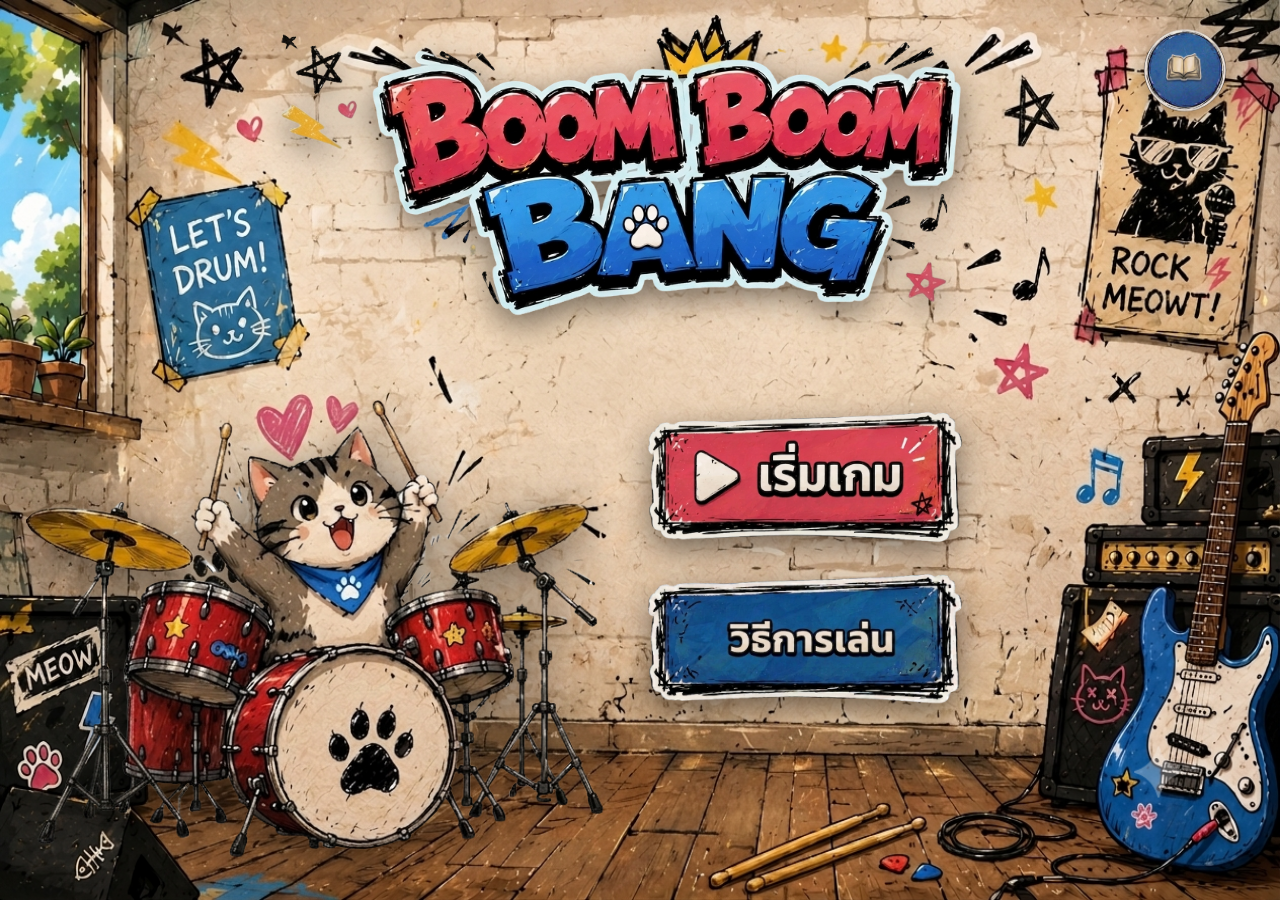
==== mobile.html @ dcdbffe0 "Increase category UI size on mobile" ====
<!DOCTYPE html>
<html lang="en">

<head>
    <meta charset="UTF-8">
    <meta name="viewport" content="width=device-width, initial-scale=1.0">
    <title>bb 🥁</title>
    <!-- ใช้ฟอนต์ Fredoka และ Itim เพื่อความน่ารัก เหมาะสำหรับเด็กประถม -->
    <link rel="preconnect" href="https://fonts.googleapis.com">
    <link rel="preconnect" href="https://fonts.gstatic.com" crossorigin>
    <link href="https://fonts.googleapis.com/css2?family=Fredoka:wght@400..700&family=Itim&family=Orbitron:wght@700&display=swap"
        rel="stylesheet">
    <link rel="stylesheet" href="mobile.css?v=15">
    <link rel="icon" href="data:,">

    <!-- MediaPipe Libraries สำหรับระบบตรวจจับและวาดโครงมือ -->
    <script src="https://cdn.jsdelivr.net/npm/@mediapipe/camera_utils/camera_utils.js" crossorigin="anonymous"></script>
    <script src="https://cdn.jsdelivr.net/npm/@mediapipe/drawing_utils/drawing_utils.js"
        crossorigin="anonymous"></script>
    <script src="https://cdn.jsdelivr.net/npm/@mediapipe/hands/hands.js" crossorigin="anonymous"></script>
    <style>
        #portrait-warning {
            display: none;
            position: fixed;
            top: 0; left: 0; width: 100vw; height: 100vh;
            background: #000;
            z-index: 999999;
            color: white;
            flex-direction: column;
            justify-content: center;
            align-items: center;
            text-align: center;
            padding: 20px;
        }
        @media screen and (orientation: portrait) {
            #portrait-warning {
                display: flex;
            }
            #app, #camera-bg-container, #hands-canvas {
                display: none !important;
            }
        }
    </style>
</head>

<body>
    <div id="portrait-warning">
        <h1 style="font-family: 'Fredoka', sans-serif; font-size: 2rem; margin-bottom: 20px;">🔄 กรุณาตะแคงหน้าจอ</h1>
        <p style="font-family: 'Itim', sans-serif; font-size: 1.2rem;">เกมนี้ออกแบบมาให้เล่นในแนวนอน<br>กรุณาหมุนโทรศัพท์ของคุณเพื่อประสบการณ์ที่ดีที่สุดครับ!</p>
    </div>

    <!-- ================= กล้องเว็บแคมเต็มจอเป็นพื้นหลัง (AR Background) ================= -->
    <div id="camera-bg-container" class="camera-bg">
        <video id="webcam" autoplay playsinline muted></video>
        <canvas id="hand-canvas"></canvas>
    </div>

    <!-- ================= ตัวแอปและหน้าจอต่างๆ ลอยทับด้านบน ================= -->
    <div id="app">
        <!-- ================= หน้าที่ 1: หน้าเริ่มเกม (START SCREEN) ================= -->
        <div id="start-screen" class="screen active">
            <div class="home-bg">
                <div class="home-content" style="background-image: url('home/background.png');">
                    <button id="btn-hw" class="hw-corner-btn">
                        <img src="home/hw.png" alt="hw">
                    </button>
                    <img src="home/logo (1).png" class="home-logo" alt="Boom Boom Bang">
                    <img src="home/cat (1).png" class="home-cat" alt="Cat Drummer">
                        <div class="home-buttons-wrapper">
                            <div class="home-btn-img-wrapper">
                                <img src="home/start.png" class="home-btn-img" alt="เริ่มเกม">
                                <button id="btn-start" class="invisible-overlay-btn" aria-label="เริ่มเกม"></button>
                            </div>
                            <div class="home-btn-img-wrapper">
                                <img src="home/howtoplay (1) .png?v=2" class="home-btn-img" alt="วิธีเล่น">
                                <button id="btn-start-settings" class="invisible-overlay-btn" aria-label="ตั้งค่า"></button>
                            </div>
                        </div>
                </div>
            </div>
        </div>

        <!-- ================= หน้าที่ 2: หน้าเลือกหมวดหมู่ (CATEGORY SCREEN) ================= -->
        <div id="category-screen" class="screen hidden">
            <div class="category-bg-container">
                <img src="Category /watermark-removed  (1).png" class="category-bg-img" alt="Background">
                
                <!-- Choose A Category Sign -->
                <img src="Category /ca.png" class="category-title-img" alt="Choose A Category">
                
                <!-- Back Button -->
                <button id="btn-back-to-home" class="btn-category-back">
                    <img src="setup/back (1).png" alt="Back to Home">
                </button>

                <!-- Category Buttons Row -->
                <div class="category-buttons-row">
                    <button class="category-img-btn category-btn" data-category="occupation">
                        <img src="Category /occupations (1) (1).png" alt="Occupations">
                    </button>
                    <button class="category-img-btn category-btn" data-category="animal">
                        <img src="Category /animals (1) (1).png" alt="Animals">
                    </button>
                    <button class="category-img-btn category-btn" data-category="fruit">
                        <img src="Category /fruit (1) (1).png" alt="Fruits">
                    </button>
                    <button class="category-img-btn category-btn" data-category="object">
                        <img src="Category /object (1) (1).png" alt="Objects">
                    </button>
                </div>
            </div>
        </div>

        <!-- ================= หน้าที่ 3: หน้านับถอยหลัง (COUNTDOWN SCREEN) ================= -->
        <div id="countdown-screen" class="screen hidden">
            <div id="countdown-number" class="countdown-text">3</div>
        </div>

        <!-- ================= Game Screen ================= -->
        <div id="game-screen" class="screen hidden">
            <!-- Vertical Divider -->
            <div class="game-vertical-divider">
                <div class="divider-vs-badge">VS</div>
            </div>
            <!-- Top Bar: Player Labels and Rainbow HP Bar -->
            <div class="game-top-bar">
                <div class="player-pill" style="background: none; border: none; padding: 0; box-shadow: none; backdrop-filter: none; -webkit-backdrop-filter: none;">
                    <img src="end/player1.png" style="height: 10vh; max-height: 100px; filter: drop-shadow(0 2px 5px rgba(0,0,0,0.5)); margin-bottom: 5px;">
                </div>

                <!-- Rainbow HP Bar with White Background & Red Claw Marks (Vibe) -->
                <div class="rainbow-hp-container" style="background: rgba(255,255,255,0.9); border-radius: 30px; box-shadow: 0 0 20px rgba(255,0,0,0.3); border: 4px solid #fff;">
                    <div class="rainbow-hp-bar" style="background: repeating-linear-gradient(45deg, transparent, transparent 10px, rgba(255,0,0,0.1) 10px, rgba(255,0,0,0.1) 20px);">
                        <div id="p1-hp-portion" class="hp-portion p1-portion" style="width: 50%;"></div>
                        <div id="p2-hp-portion" class="hp-portion p2-portion" style="width: 50%;"></div>
                    </div>
                    <!-- P1 & P2 Cats on the bar -->
                    <img id="p1-progress-cat" src="blood/cat1.png" class="progress-cat p1-cat-icon" alt="P1 Cat" style="width: 80px; height: 80px; top: -20px;">
                    <img id="p2-progress-cat" src="blood/cat1.png" class="progress-cat p2-cat-icon" alt="P2 Cat" style="width: 80px; height: 80px; top: -20px;">
                </div>

                <div class="player-pill" style="background: none; border: none; padding: 0; box-shadow: none; backdrop-filter: none; -webkit-backdrop-filter: none;">
                    <img src="end/player2.png" style="height: 10vh; max-height: 100px; filter: drop-shadow(0 2px 5px rgba(0,0,0,0.5)); margin-bottom: 5px;">
                </div>
            </div>


            <!-- Bottom: Drums (no background) -->
            <div class="game-bottom-area">
                <!-- Player 1 (Left) -->
                <div class="player-bottom-box p1-box">
                    <div class="ice-wrapper no-bg">
                        <div id="p1-ice-block" class="bongo-drums-wrapper ice-block">
                            <img src="bongo_drums.png?v=2" class="bongo-drums-img" alt="Bongo Drums P1">
                        </div>
                        <div class="ice-cracks-overlay" id="p1-cracks" style="display: none;">
                            <svg viewBox="0 0 100 100"></svg>
                        </div>
                    </div>
                </div>

                <!-- Player 2 (Right) -->
                <div class="player-bottom-box p2-box">
                    <div class="ice-wrapper no-bg">
                        <div id="p2-ice-block" class="bongo-drums-wrapper ice-block">
                            <img src="bongo_drums.png?v=2" class="bongo-drums-img" alt="Bongo Drums P2">
                        </div>
                        <div class="ice-cracks-overlay" id="p2-cracks" style="display: none;">
                            <svg viewBox="0 0 100 100"></svg>
                        </div>
                    </div>
                </div>
            </div>
        </div>

        <!-- ================= Level Transition Screen ================= -->
        <div id="level-transition-screen" class="screen hidden">
            <div class="level-transition-content">
                <img id="level-transition-img" src="" alt="Level Transition">
            </div>
        </div>

        <!-- ================= หน้าที่ 4: หน้าตอบคำถาม (QUESTION SCREEN) ================= -->
        <div id="question-screen" class="screen hidden">

            <!-- คอนเทนเนอร์สำหรับผู้เล่น 1 (ซีกซ้าย) -->
            <div class="game-half p1-q-half" id="p1-question-container">
                <!-- ไดนามิกสร้างใน JS -->
            </div>

            <div id="question-divider"></div>

            <!-- คอนเทนเนอร์สำหรับผู้เล่น 2 (ซีกขวา) -->
            <div class="game-half p2-q-half" id="p2-question-container">
                <!-- ไดนามิกสร้างใน JS -->
            </div>
        </div>

        <!-- ================= หน้าที่ 5: หน้าสรุปคะแนน (SCORE SCREEN) ================= -->
        <div id="score-screen" class="screen hidden">
            <div style="display: flex; flex-direction: column; align-items: center; justify-content: center; width: 100vw; height: 100vh; background: #000;">
                
                <div style="position: relative; width: 100vw; height: 100vh; container-type: inline-size;">
                    <!-- Background Room -->
                    <img src="score/sc.png" alt="Score Background" style="width: 100%; height: 100%; display: block; object-fit: fill;">
                    
                    <!-- Header / Title -->
                    <img src="score/final (1).png" alt="Score Header" style="position: absolute; top: 6%; left: 50%; transform: translateX(-50%); width: 45%; z-index: 2; filter: drop-shadow(0 1vw 1vw rgba(0,0,0,0.5));">
                    
                    <!-- Player 1 Score -->
                    <div id="p1-overall-score-display" style="position: absolute; top: 55.5%; left: 37.5%; transform: translate(-50%, -50%); font-family: 'Orbitron', sans-serif; font-size: 8cqw; color: #ffb3e6; text-shadow: 0 0 2cqw #ff00a0, 2px 2px 0 #000; font-weight: bold; width: 21%; text-align: center; white-space: nowrap; letter-spacing: 0.1cqw;">0</div>
                    
                    <!-- Player 2 Score -->
                    <div id="p2-overall-score-display" style="position: absolute; top: 55.5%; left: 79.5%; transform: translate(-50%, -50%); font-family: 'Orbitron', sans-serif; font-size: 8cqw; color: #a6f5ff; text-shadow: 0 0 2cqw #00e5ff, 2px 2px 0 #000; font-weight: bold; width: 21%; text-align: center; white-space: nowrap; letter-spacing: 0.1cqw;">0</div>
                    
                    <!-- Optional Result Text (Hidden by user request) -->
                    <div id="round-result-detail" style="display: none;">
                        <!-- JS fills this -->
                    </div>
                    
                    <!-- Continue Button -->
                    <img src="score/continue.png" id="btn-score-next" alt="Continue" style="position: absolute; bottom: 8%; left: 50%; transform: translateX(-50%); width: 28%; cursor: pointer; transition: transform 0.2s; filter: drop-shadow(0 0.5vw 1vw rgba(0,0,0,0.5));" onmouseover="this.style.transform='translateX(-50%) scale(1.05)'" onmouseout="this.style.transform='translateX(-50%) scale(1)'">
                    
                    <div style="position: absolute; bottom: 2%; left: 50%; transform: translateX(-50%); color: rgba(255,255,255,0.7); font-family: 'Itim', cursive; font-size: 1.5cqw; white-space: nowrap;">
                        หรือรอ <span id="score-timer-count">3</span> วินาทีเพื่อไปต่อ
                    </div>
                </div>
                
            </div>
        </div>

        <div id="final-screen" class="screen hidden" style="background: transparent; display: flex; flex-direction: column; align-items: center; justify-content: center; height: 100vh; position: relative; z-index: 50;">
            <style>
                @keyframes anim-win-1 { 0%, 49.9% { opacity: 1; } 50%, 100% { opacity: 0; } }
                @keyframes anim-win-2 { 0%, 49.9% { opacity: 0; } 50%, 100% { opacity: 1; } }
                @keyframes anim-cry-1 { 0%, 33.3% { opacity: 1; } 33.4%, 100% { opacity: 0; } }
                @keyframes anim-cry-2 { 0%, 33.3% { opacity: 0; } 33.4%, 66.6% { opacity: 1; } 66.7%, 100% { opacity: 0; } }
                @keyframes anim-cry-3 { 0%, 66.6% { opacity: 0; } 66.7%, 100% { opacity: 1; } }
                .anim-frame { position: absolute; top: 0; left: 0; width: 100%; height: 100%; object-fit: contain; }
                .anim-win .frame1 { animation: anim-win-1 0.4s infinite; }
                .anim-win .frame2 { animation: anim-win-2 0.4s infinite; }
                .anim-cry .frame1 { animation: anim-cry-1 0.6s infinite; }
                .anim-cry .frame2 { animation: anim-cry-2 0.6s infinite; }
                .anim-cry .frame3 { animation: anim-cry-3 0.6s infinite; }
            </style>
            
            <!-- Center Divider (Same as game screen) -->
            <div style="position: absolute; top: 0; left: 50%; transform: translateX(-50%); width: 8px; height: 100%; background-color: rgba(255, 255, 255, 0.6); box-shadow: 0 0 10px rgba(255, 255, 255, 0.8); z-index: 1; pointer-events: none;"></div>

            <div style="display: flex; width: 100%; max-width: 1400px; height: 100%;">
                <!-- P1 Side -->
                <div style="flex: 1; display: flex; flex-direction: column; align-items: center; justify-content: center; position: relative; transform: translateX(-4vw);">
                    <img src="end/player1.png" style="width: 22vw; max-width: 300px; margin-bottom: 20px; filter: drop-shadow(0 5px 10px rgba(0,0,0,0.4)); z-index: 2;">
                    
                    <div id="p1-final-anim" style="position: relative; width: 48vw; height: 48vw; max-width: 700px; max-height: 700px; z-index: 2;">
                        <!-- JS fills this -->
                    </div>
                    
                    <img id="p1-final-badge" src="" style="width: 25vw; max-width: 350px; margin-top: 20px; filter: drop-shadow(0 5px 10px rgba(0,0,0,0.4)); z-index: 2;">
                </div>
                
                <!-- Buttons Exact Center -->
                <div id="final-buttons-container" style="position: absolute; top: 50%; left: 50%; transform: translate(-50%, -50%); display: flex; flex-direction: column; gap: 30px; align-items: center; z-index: 10; background: rgba(255, 255, 255, 0.6); padding: 30px 40px; border-radius: 30px; box-shadow: 0 10px 30px rgba(0,0,0,0.3); backdrop-filter: blur(10px);">
                    <button class="hover-target" data-hover-key="final-newgame" id="btn-play-same-category" style="background: none; border: none; padding: 0; position: relative; cursor: pointer; transition: transform 0.2s;" onmouseover="this.style.transform='scale(1.1)'" onmouseout="this.style.transform='scale(1)'">
                        <img src="end/newgame-jukebox-bg-removed.png" style="width: 18vw; max-width: 250px; filter: drop-shadow(0 5px 10px rgba(0,0,0,0.5)); pointer-events: none;">
                        <div class="progress-fill" style="background: rgba(46, 204, 113, 0.5); position: absolute; bottom: 0; left: 0; height: 100%; width: 0%; border-radius: 20px; pointer-events: none;"></div>
                    </button>
                    <button class="hover-target" data-hover-key="final-home" id="btn-back-home" style="background: none; border: none; padding: 0; position: relative; cursor: pointer; transition: transform 0.2s;" onmouseover="this.style.transform='scale(1.1)'" onmouseout="this.style.transform='scale(1)'">
                        <img src="end/home-removed.PNG" style="width: 15vw; max-width: 200px; filter: drop-shadow(0 5px 10px rgba(0,0,0,0.5)); pointer-events: none;">
                        <div class="progress-fill" style="background: rgba(46, 204, 113, 0.5); position: absolute; bottom: 0; left: 0; height: 100%; width: 0%; border-radius: 20px; pointer-events: none;"></div>
                    </button>
                </div>
                
                <!-- P2 Side -->
                <div style="flex: 1; display: flex; flex-direction: column; align-items: center; justify-content: center; position: relative; transform: translateX(4vw);">
                    <img src="end/player2.png" style="width: 22vw; max-width: 300px; margin-bottom: 20px; filter: drop-shadow(0 5px 10px rgba(0,0,0,0.4)); z-index: 2;">
                    
                    <div id="p2-final-anim" style="position: relative; width: 48vw; height: 48vw; max-width: 700px; max-height: 700px; z-index: 2;">
                        <!-- JS fills this -->
                    </div>
                    
                    <img id="p2-final-badge" src="" style="width: 25vw; max-width: 350px; margin-top: 20px; filter: drop-shadow(0 5px 10px rgba(0,0,0,0.4)); z-index: 2;">
                </div>
            </div>
        </div>

        <!-- Error Message Box -->
        <div id="error-message" class="error-card hidden">
            <span class="error-emoji">⚠️</span>
            <div class="error-text-container">
                <p id="error-text" class="error-text">Please allow camera access and wait for the model to load</p>
            </div>
        </div>

        <!-- ================= Hand Pointer ================= -->
        <div id="p1-pointer" class="hand-pointer p1-pointer hidden">🔴 P1</div>
        <div id="p2-pointer" class="hand-pointer p2-pointer hidden">🔵 P2</div>
    </div>

    <!-- ================= หน้าที่ 6: หน้าตั้งค่า (SETTINGS SCREEN) ================= -->
    <div id="settings-screen" class="screen hidden">
        <!-- Page 1 -->
        <div id="settings-page-1" class="settings-bg-container" style="display: flex;">
            <img src="setup/1 .png" class="settings-bg-img" alt="How to play page 1">
            <button id="btn-back-from-settings" class="btn-settings-back">
                <img src="setup/back (1).png" alt="Back to Home">
            </button>
            <button id="btn-settings-next" class="btn-settings-nav next">
                <img src="setup/next.png" alt="Next Page">
            </button>
        </div>

        <!-- Page 2 -->
        <div id="settings-page-2" class="settings-bg-container" style="display: none;">
            <img src="setup/2.png" class="settings-bg-img" alt="How to play page 2">
            <button id="btn-back-from-settings-2" class="btn-settings-back">
                <img src="setup/back (1).png" alt="Back to Home">
            </button>
            <button id="btn-settings-prev" class="btn-settings-nav prev">
                <img src="setup/backButton.png" alt="Previous Page">
            </button>
        </div>
    </div>

    <!-- ================= หน้าที่ 7: หน้าเครดิต (CREDITS SCREEN) ================= -->
    <div id="credits-screen" class="screen hidden">
        <div class="credits-bg-container">
            <img src="credits/credits.png" alt="Credits" class="credits-bg-img">
            <button id="btn-back-from-credits" class="btn-credits-back">
                <img src="setup/back (1).png" alt="Back to Home">
            </button>
        </div>
    </div>

    <script src="mobile.js?v=9"></script>
</body>

</html>
---- mobile.css ----
/* ==========================================
   ระบบดีไซน์ ทุบน้ำแข็งตอบคำถาม (AR Fullscreen Overlay UI)
   ========================================== */

:root {
    --primary-green: #2ecc71;
    --primary-green-hover: #27ae60;
    --red-p1: #e74c3c;
    --blue-p2: #3498db;
    --bg-glass-light: rgba(255, 255, 255, 0.85);
    --bg-glass-dark: rgba(0, 0, 0, 0.65);
    --text-dark: #2c3e50;
    --font-family: 'Fredoka', 'Itim', sans-serif;
    --box-shadow-soft: 0 10px 30px rgba(0, 0, 0, 0.15);
    --box-shadow-glow-red: 0 0 25px rgba(231, 76, 60, 0.6);
    --box-shadow-glow-blue: 0 0 25px rgba(52, 152, 219, 0.6);
}

* {
    box-sizing: border-box;
    margin: 0;
    padding: 0;
    user-select: none;
    -webkit-user-select: none;
}

html,
body {
    overflow: hidden;
    height: 100%;
    width: 100%;
}

body {
    font-family: var(--font-family);
    color: var(--text-dark);
    background-color: #000;
}

/* ==========================================
   ระบบกล้องพื้นหลัง (AR Fullscreen Video & Canvas)
   ========================================== */
.camera-bg {
    position: fixed;
    top: 0;
    left: 0;
    width: 100vw;
    height: 100vh;
    z-index: 1;
    overflow: hidden;
    background-color: #263238;
    display: none;
    /* ซ่อนเริ่มต้นจนกว่าจะเข้าหน้าเกมหรือหน้าคำถาม */
}

.camera-bg video {
    width: 100vw;
    height: 100vh;
    object-fit: cover;
    transform: scaleX(-1);
    /* สลับเป็นกระจกเงา */
    display: block;
}

.camera-bg canvas {
    position: absolute;
    top: 0;
    left: 0;
    width: 100vw;
    height: 100vh;
    object-fit: cover;
    transform: scaleX(-1);
    /* ตรงกับพิกัดกล้อง */
    pointer-events: none;
    z-index: 2;
}

.camera-placeholder {
    position: absolute;
    top: 50%;
    left: 50%;
    transform: translate(-50%, -50%);
    color: white;
    font-size: 2rem;
    font-weight: bold;
    text-shadow: 0 4px 10px rgba(0, 0, 0, 0.5);
    z-index: 3;
}

/* ==========================================
   โครงสร้างหน้าจอหลักลอยทับกล้อง
   ========================================== */
#app {
    position: relative;
    width: 100%;
    height: 100%;
    z-index: 10;
    pointer-events: none;
    /* เพื่อไม่ให้ขวางการจับคลิกหากจำเป็น */
}

.screen {
    position: absolute;
    top: 0;
    left: 0;
    width: 100%;
    height: 100%;
    opacity: 0;
    pointer-events: none;
    transition: opacity 0.4s ease-in-out, transform 0.4s cubic-bezier(0.175, 0.885, 0.32, 1.275);
    transform: scale(0.97);
    display: flex;
    justify-content: center;
    align-items: center;
}

.screen.active {
    opacity: 1;
    pointer-events: auto;
    transform: scale(1);
}

.screen.hidden,
.hidden {
    display: none !important;
}

/* ==========================================
   1. หน้าเริ่มเกม (START SCREEN)
   ========================================== */
#start-screen {
    background-color: #174276;
    display: flex;
    justify-content: center;
    align-items: center;
    width: 100%;
    height: 100%;
    overflow: hidden;
}

.start-bg-wrapper {
    position: relative;
    width: 100vw;
    height: 100vh;
    background: url('start_bg.jpg') no-repeat center center;
    background-size: 100% 100%;
}

/* ========================================================
   หน้าแรกรูปแบบใหม่ (LAYERED ASSETS & DETAILED LAYOUT)
   ======================================================== */

/* คอนเทนเนอร์จัดสัดส่วน UI กึ่งกลางแบบคงที่ (16:10 Ratio Container) */
.start-content-container {
    position: absolute;
    left: 50%;
    top: 50%;
    transform: translate(-50%, -50%);
    width: 100vw;
    height: 62.5vw;
    /* 16:10 aspect ratio */
    max-width: 160vh;
    /* width = height * 1.6 */
    max-height: 100vh;
    pointer-events: none;
    z-index: 5;
    overflow: visible;
}

.start-content-container>* {
    pointer-events: auto;
    /* อนุญาตให้คลิกลูกๆ ได้ตามปกติ */
}

/* โลโก้ชื่อเกม Boom Boom Bang */
.start-logo {
    position: absolute;
    left: 50%;
    top: 18.8%;
    transform: translate(-50%, -50%);
    width: 54%;
    z-index: 10;
    filter: drop-shadow(0 12px 24px rgba(0, 0, 0, 0.3));
    animation: logoBounce 2.5s ease-in-out infinite alternate;
}

@keyframes logoBounce {
    0% {
        transform: translate(-50%, -50%) scale(1) rotate(0deg);
    }

    100% {
        transform: translate(-50%, -50%) scale(1.04) rotate(1deg);
    }
}

/* แมวฝั่งซ้าย (Red Cat Drummer) */
.cat-red-drummer {
    position: absolute;
    left: 18%;
    top: 60%;
    transform: translate(-50%, -50%);
    width: 31.2%;
    z-index: 8;
    filter: drop-shadow(0 15px 25px rgba(0, 0, 0, 0.25));
    transform-origin: bottom center;
    animation: catRedSway 3s ease-in-out infinite alternate;
}

@keyframes catRedSway {
    0% {
        transform: translate(-50%, -50%) rotate(-1deg) scale(1);
    }

    100% {
        transform: translate(-50%, -50%) rotate(2deg) scale(1.03) translateY(-6px);
    }
}

/* แมวฝั่งขวา (Blue Cat Drummer) */
.cat-blue-drummer {
    position: absolute;
    left: 82%;
    top: 60%;
    transform: translate(-50%, -50%);
    width: 31.2%;
    z-index: 8;
    filter: drop-shadow(0 15px 25px rgba(0, 0, 0, 0.25));
    transform-origin: bottom center;
    animation: catBlueSway 3s ease-in-out infinite alternate-reverse;
}

@keyframes catBlueSway {
    0% {
        transform: translate(-50%, -50%) rotate(1deg) scale(1);
    }

    100% {
        transform: translate(-50%, -50%) rotate(-2deg) scale(1.03) translateY(-6px);
    }
}

/* คอนเทนเนอร์และรูปกระดานวิธีเล่น */
.instructions-board-container {
    position: absolute;
    left: 50%;
    top: 58%;
    transform: translate(-50%, -50%);
    width: 36.6%;
    z-index: 6;
    filter: drop-shadow(0 15px 30px rgba(0, 0, 0, 0.3));
    overflow: visible;
}

.instructions-board-img {
    width: 100%;
    height: auto;
    display: block;
}

/* ปุ่มล่องหนทับส่วนหัวกล่อง "วิธีเล่น" สีม่วง เพื่อดักจับการคลิก */
.btn-how-to-img-trigger {
    position: absolute;
    left: 50%;
    top: 0%;
    width: 60%;
    height: 22%;
    transform: translate(-50%, -50%);
    background: transparent;
    border: none;
    cursor: pointer;
    z-index: 10;
    outline: none;
    border-radius: 20px;
    transition: transform 0.2s ease;
}

.btn-how-to-img-trigger:hover {
    transform: translate(-50%, -50%) scale(1.08);
}

.btn-how-to-img-trigger:active {
    transform: translate(-50%, -50%) scale(0.95);
}

/* คอนเทนเนอร์ปุ่ม START! ที่ดึงจากรูปภาพ */
.btn-start-img-wrapper {
    position: absolute;
    left: 50%;
    top: 83.5%;
    transform: translate(-50%, -50%);
    width: 24.2%;
    z-index: 10;
    transition: transform 0.15s cubic-bezier(0.175, 0.885, 0.32, 1.275);
    animation: startImgPulse 1.8s infinite alternate;
}

.btn-start-img {
    width: 100%;
    height: auto;
    display: block;
    filter: drop-shadow(0 8px 16px rgba(255, 152, 0, 0.45));
}

/* ปุ่มล่องหนทับหน้าตัวรูปภาพ START เพื่อรับการคลิก (ป้องกัน JS เขียนทับรูปภาพ) */
.btn-start-img-trigger {
    position: absolute;
    top: 0;
    left: 0;
    width: 100%;
    height: 100%;
    background: transparent;
    border: none;
    cursor: pointer;
    outline: none;
    z-index: 11;
}

.btn-start-img-wrapper:hover {
    transform: translate(-50%, -50%) scale(1.06);
}

.btn-start-img-wrapper:active {
    transform: translate(-50%, -50%) scale(0.96);
}

@keyframes startImgPulse {
    0% {
        transform: translate(-50%, -50%) scale(1);
    }

    100% {
        transform: translate(-50%, -50%) scale(1.04);
        filter: drop-shadow(0 12px 24px rgba(255, 152, 0, 0.65));
    }
}

/* คอนเทนเนอร์ปุ่มตั้งค่าสีเขียวด้านล่างสุด */
.btn-settings-img-container {
    position: absolute;
    left: 50%;
    top: 95.2%;
    transform: translate(-50%, -50%);
    width: 8.5%;
    background: transparent;
    border: none;
    padding: 0;
    cursor: pointer;
    z-index: 10;
    outline: none;
    transition: transform 0.15s ease;
}

.btn-settings-img {
    width: 100%;
    height: auto;
    display: block;
    filter: drop-shadow(0 6px 12px rgba(39, 174, 96, 0.35));
}

.btn-settings-img-container:hover {
    transform: translate(-50%, -50%) scale(1.1);
}

.btn-settings-img-container:active {
    transform: translate(-50%, -50%) scale(0.92);
}

/* สปอตไลท์จำลองแสงแบบเคลื่อนไหว */
.dynamic-beam {
    position: absolute;
    top: 0;
    width: 30vw;
    height: 100vh;
    background: linear-gradient(180deg, rgba(255, 255, 255, 0.16) 0%, rgba(255, 255, 255, 0) 80%);
    transform-origin: top center;
    pointer-events: none;
    z-index: 1;
}

.beam-left {
    left: 2%;
    transform: rotate(26deg);
    animation: spotlightSweepLeft 5s ease-in-out infinite alternate;
}

.beam-right {
    right: 2%;
    transform: rotate(-26deg);
    animation: spotlightSweepRight 5s ease-in-out infinite alternate;
}

@keyframes spotlightSweepLeft {
    0% {
        transform: rotate(20deg);
        opacity: 0.5;
    }

    100% {
        transform: rotate(32deg);
        opacity: 1;
    }
}

@keyframes spotlightSweepRight {
    0% {
        transform: rotate(-20deg);
        opacity: 0.5;
    }

    100% {
        transform: rotate(-32deg);
        opacity: 1;
    }
}

/* วงแหวนเรืองแสงกะพริบรอบปุ่มเริ่มเล่น! */
.btn-start-pulse-glow {
    position: absolute;
    left: 50.4%;
    top: 83.8%;
    width: 27.5%;
    height: 11.2%;
    transform: translate(-50%, -50%);
    border: 3px solid #ffeb3b;
    border-radius: 40px;
    pointer-events: none;
    box-shadow: 0 0 15px #ffeb3b, inset 0 0 10px #ffeb3b;
    animation: ringPulse 1.4s ease-in-out infinite alternate;
    z-index: 4;
}

@keyframes ringPulse {
    0% {
        transform: translate(-50%, -50%) scale(0.98);
        opacity: 0.4;
        box-shadow: 0 0 8px rgba(255, 235, 59, 0.5);
    }

    100% {
        transform: translate(-50%, -50%) scale(1.04);
        opacity: 1;
        box-shadow: 0 0 20px rgba(255, 235, 59, 0.9), inset 0 0 12px rgba(255, 235, 59, 0.9);
    }
}

/* เอฟเฟกต์ตัวโน้ตการ์ตูนลอยฟุ้ง */
.start-floating-items {
    position: absolute;
    width: 100vw;
    height: 100vh;
    top: 0;
    left: 0;
    pointer-events: none;
    z-index: 4;
    overflow: hidden;
}

.float-item {
    position: absolute;
    font-size: 2.2rem;
    animation: startFloatUp 4.2s linear infinite;
    opacity: 0;
    text-shadow: 0 4px 6px rgba(0, 0, 0, 0.4);
    pointer-events: none;
}

.item-note1 {
    left: 16%;
    bottom: 8%;
    animation-delay: 0s;
    font-size: 2.3rem;
}

.item-note2 {
    right: 16%;
    bottom: 10%;
    animation-delay: 1.5s;
    font-size: 2.5rem;
}

.item-star1 {
    left: 10%;
    bottom: 15%;
    animation-delay: 2.6s;
    font-size: 1.8rem;
    color: #f1c40f;
}

.item-star2 {
    right: 10%;
    bottom: 6%;
    animation-delay: 0.8s;
    font-size: 2rem;
    color: #f1c40f;
}

.item-note3 {
    left: 24%;
    bottom: 12%;
    animation-delay: 3.2s;
    font-size: 2rem;
    color: #e74c3c;
}

.item-star3 {
    right: 24%;
    bottom: 14%;
    animation-delay: 2.1s;
    font-size: 1.9rem;
    color: #3498db;
}

@keyframes startFloatUp {
    0% {
        transform: translateY(105vh) rotate(0deg) scale(0.7);
        opacity: 0;
    }

    12% {
        opacity: 0.85;
    }

    85% {
        opacity: 0.85;
    }

    100% {
        transform: translateY(-10vh) rotate(360deg) scale(1.15);
        opacity: 0;
    }
}

.settings-panel {
    display: flex;
    gap: 30px;
    width: 100%;
    justify-content: center;
    background: rgba(255, 255, 255, 0.15);
    padding: 15px;
    border-radius: 20px;
    border: 2px solid rgba(255, 255, 255, 0.2);
    color: #ffffff;
    text-shadow: 0 1px 2px rgba(0, 0, 0, 0.2);
}

.control-group {
    display: flex;
    align-items: center;
    gap: 10px;
    font-size: 1.1rem;
    font-weight: bold;
}

.camera-select {
    font-family: var(--font-family);
    font-size: 1.05rem;
    padding: 6px 12px;
    border-radius: 10px;
    border: 2px solid #ccc;
    outline: none;
}

/* Toggle switch */
.toggle-switch {
    position: relative;
    display: inline-block;
    width: 50px;
    height: 26px;
}

.toggle-switch input {
    opacity: 0;
    width: 0;
    height: 0;
}

.toggle-slider {
    position: absolute;
    cursor: pointer;
    top: 0;
    left: 0;
    right: 0;
    bottom: 0;
    background-color: #ccc;
    border-radius: 34px;
    transition: .3s;
}

.toggle-slider:before {
    position: absolute;
    content: "";
    height: 20px;
    width: 20px;
    left: 3px;
    bottom: 3px;
    background-color: white;
    border-radius: 50%;
    transition: .3s;
}

input:checked+.toggle-slider {
    background-color: var(--primary-green);
}

input:checked+.toggle-slider:before {
}

/* Scoreboard */
.scoreboard-container {
    display: flex;
    gap: 40px;
}

.scoreboard-item {
    font-size: 1.6rem;
    font-weight: bold;
    padding: 8px 22px;
    border-radius: 15px;
    display: flex;
    align-items: center;
    gap: 10px;
    box-shadow: 0 4px 10px rgba(0, 0, 0, 0.05);
}

.p1-score-total {
    background: #ffebee;
    border: 3px solid #ffcdd2;
    color: var(--red-p1);
}

.p2-score-total {
    background: #e3f2fd;
    border: 3px solid #bbdefb;
    color: var(--blue-p2);
}

.dot {
    width: 14px;
    height: 14px;
    border-radius: 50%;
    display: inline-block;
}

.red-dot {
    background-color: var(--red-p1);
}

.blue-dot {
    background-color: var(--blue-p2);
}

/* ลบสไตล์ปุ่มเดิมที่ไม่ได้ใช้ */

.error-card {
    background: #ffebee;
    border: 2px dashed #f44336;
    border-radius: 12px;
    padding: 12px 20px;
    display: flex;
    align-items: center;
    gap: 10px;
    margin-top: 10px;
}

.error-text {
    font-size: 1.1rem;
    color: #c62828;
    font-weight: bold;
}

/* ==========================================
   หน้าเลือกหมวดหมู่ (CATEGORY SCREEN)
   ========================================== */
#category-screen {
    background: transparent;
}

.category-bg-container {
    position: relative;
    width: 100vw;
    height: 100vh;
    overflow: hidden;
}

.category-bg-img {
    width: 100%;
    height: 100%;
    object-fit: fill;
    position: absolute;
    top: 0;
    left: 0;
    z-index: 1;
}

.btn-category-back {
    position: absolute;
    bottom: 5%;
    left: 50%;
    transform: translateX(-50%);
    background: transparent;
    border: none;
    padding: 0;
    cursor: pointer;
    transition: transform 0.2s cubic-bezier(0.175, 0.885, 0.32, 1.275);
    width: 10vw;
    max-width: 150px;
    min-width: 100px;
    z-index: 20;
}

.btn-category-back img {
    width: 100%;
    height: auto;
    display: block;
    filter: drop-shadow(0 5px 10px rgba(0,0,0,0.3));
}

.btn-category-back:hover {
    transform: translateX(-50%) scale(1.1);
}

.btn-category-back:active {
    transform: translateX(-50%) scale(0.95);
}

.category-buttons-row {
    position: absolute;
    top: 55%;
    left: 50%;
    transform: translate(-50%, -50%);
    display: flex;
    z-index: 10;
    width: 95vw;
    max-width: 1400px;
    justify-content: center;
    align-items: center;
}

.category-img-btn {
    background: transparent;
    border: none;
    padding: 0;
    margin: 0 -2.5vw;
    cursor: pointer;
    transition: transform 0.2s cubic-bezier(0.175, 0.885, 0.32, 1.275);
    flex: 1;
}

.category-img-btn img {
    width: 100%;
    height: auto;
    display: block;
    filter: drop-shadow(0 15px 25px rgba(0,0,0,0.5));
}

.category-title-img {
    position: absolute;
    top: 2%;
    left: 0%;
    width: 50vw;
    max-width: 800px;
    z-index: 5;
    filter: drop-shadow(0 10px 15px rgba(0,0,0,0.4));
    animation: floatingTitle 3s ease-in-out infinite;
}

@keyframes floatingTitle {
    0%, 100% { transform: translateY(0) rotate(-2deg); }
    50% { transform: translateY(-5px) rotate(-1deg); }
}

.category-img-btn:hover {
    transform: scale(1.05) translateY(-10px);
}

.category-img-btn:active {
    transform: scale(0.95);
}

/* ==========================================
   2. หน้านับถอยหลัง (COUNTDOWN SCREEN)
   ========================================== */
#countdown-screen {
    background-color: rgba(26, 26, 46, 0.85);
    backdrop-filter: blur(6px);
    color: white;
    z-index: 1000;
}

.countdown-text {
    font-size: 15rem;
    font-weight: bold;
    text-shadow: 0 0 40px rgba(255, 255, 255, 0.6);
    animation: popNumber 1s ease-in-out infinite;
}

/* ==========================================
   3. หน้าเล่นเกม (GAME SCREEN - AR overlay)
   ========================================== */
#game-screen {
    background: transparent;
    /* โปร่งใสเห็นกล้องเต็มจอ */
    display: flex;
    flex-direction: column;
    justify-content: space-between;
}

/* เส้นแบ่งกลางจอแนวตั้ง (Vertical Divider Line) */
.game-vertical-divider {
    position: absolute;
    left: 50%;
    top: 0;
    width: 4px;
    height: 100%;
    background: white;
    z-index: 10;
}

.divider-vs-badge {
    display: none;
}

/* Top Bar: Player Labels */
.game-top-bar {
    position: absolute;
    top: 24px;
    left: 0;
    width: 100%;
    display: flex;
    justify-content: space-between;
    align-items: center;
    padding: 0 40px;
    pointer-events: none;
    z-index: 100;
}

/* Clean HP Bar Container */
.rainbow-hp-container {
    position: relative;
    width: 50%;
    height: 60px;
    display: flex;
    align-items: center;
    justify-content: center;
}

.rainbow-hp-bar {
    position: relative;
    width: 100%;
    height: 40px;
    border-radius: 25px;
    display: flex;
    overflow: hidden;
    isolation: isolate;
    z-index: 1;
    box-shadow: 0 6px 20px rgba(0, 0, 0, 0.3),
        inset 0 3px 10px rgba(255, 255, 255, 0.4);
    border: 4px solid rgba(255, 255, 255, 1);
    background: rgba(200, 200, 200, 0.5);
}

.hp-portion {
    position: absolute;
    top: 0;
    bottom: 0;
    height: 100%;
    transition: width 0.08s ease-out; /* ลดเวลา transition เพื่อให้หลอดเลือดกระตุกไปมาเวลายื้อกัน */
}

.p1-portion {
    background: linear-gradient(90deg, #ff4757 0%, #ff3742 50%, #c0392b 100%);
    border-right: 3px solid white;
    /* Clear divider */
}

.p2-portion {
    background: linear-gradient(90deg, #0984e3 0%, #0652dd 50%, #1e3799 100%);
}

.player-pill {
    font-size: 1.8rem;
    font-weight: 800;
    padding: 14px 28px;
    border-radius: 30px;
    color: white;
    box-shadow: 0 8px 25px rgba(0, 0, 0, 0.25),
        inset 0 2px 10px rgba(255, 255, 255, 0.3);
    backdrop-filter: blur(10px);
    -webkit-backdrop-filter: blur(10px);
    border: 3px solid rgba(255, 255, 255, 0.5);
    text-shadow: 2px 2px 4px rgba(0, 0, 0, 0.25);
    animation: subtlePulse 2.5s ease-in-out infinite;
}

@keyframes subtlePulse {

    0%,
    100% {
        transform: scale(1);
    }

    50% {
        transform: scale(1.03);
    }
}

.p1-pill {
    background: linear-gradient(135deg, #ff6b6b 0%, #ee5a5a 50%, #d63031 100%);
    border-color: rgba(255, 200, 200, 0.7);
}

.p2-pill {
    background: linear-gradient(135deg, #74b9ff 0%, #0984e3 50%, #0062cc 100%);
    border-color: rgba(200, 230, 255, 0.7);
}

.test-skip-panel {
    position: absolute;
    top: 104px;
    left: 50%;
    transform: translateX(-50%);
    z-index: 120;
    display: flex;
    flex-direction: column;
    align-items: center;
    gap: 10px;
    padding: 12px 16px;
    border-radius: 22px;
    background: rgba(19, 28, 48, 0.58);
    border: 2px solid rgba(255, 255, 255, 0.38);
    box-shadow: 0 14px 30px rgba(0, 0, 0, 0.22);
    backdrop-filter: blur(10px);
    -webkit-backdrop-filter: blur(10px);
}

.test-skip-title {
    font-size: 1rem;
    font-weight: 800;
    color: #fff8cf;
    letter-spacing: 0.03em;
    text-shadow: 0 2px 8px rgba(0, 0, 0, 0.28);
}

.test-skip-actions {
    display: flex;
    gap: 10px;
}

.test-skip-hint {
    font-size: 0.85rem;
    font-weight: 700;
    color: rgba(255, 255, 255, 0.88);
    text-shadow: 0 1px 4px rgba(0, 0, 0, 0.24);
}

.btn-test-skip {
    pointer-events: auto;
    border: none;
    border-radius: 999px;
    padding: 12px 18px;
    font-family: "Fredoka", "Itim", sans-serif;
    font-size: 1rem;
    font-weight: 700;
    color: #ffffff;
    cursor: pointer;
    transition: transform 0.16s ease, box-shadow 0.16s ease, filter 0.16s ease;
    box-shadow: 0 10px 18px rgba(0, 0, 0, 0.24);
}

.btn-test-skip:hover {
    transform: translateY(-2px) scale(1.02);
    filter: brightness(1.05);
}

.btn-test-skip:active {
    transform: translateY(0) scale(0.98);
}

.btn-test-skip-p1 {
    background: linear-gradient(135deg, #ff7d93 0%, #ff4f7c 55%, #df2f62 100%);
}

.btn-test-skip-p2 {
    background: linear-gradient(135deg, #63c6ff 0%, #2a9dff 55%, #2163f6 100%);
}

.score-pill-center {
    font-size: 2rem;
    font-weight: bold;
    background: var(--bg-glass-light);
    border: 2px solid white;
    border-radius: 25px;
    padding: 10px 30px;
    display: flex;
    align-items: center;
    gap: 20px;
    box-shadow: var(--box-shadow-soft);
    backdrop-filter: blur(5px);
}

.score-p1 {
    color: var(--red-p1);
}

.score-p2 {
    color: var(--blue-p2);
}

.score-divider {
    font-size: 1.4rem;
    color: #7f8c8d;
    background: #e0e0e0;
    padding: 2px 8px;
    border-radius: 10px;
}

/* ด้านล่าง (ก้อนน้ำแข็งและ HP Bar) */
.game-bottom-area {
    position: absolute;
    bottom: 0px;
    left: 0;
    width: 100%;
    display: flex;
    justify-content: space-around;
    align-items: flex-end;
    padding: 0 40px;
    pointer-events: none;
    z-index: 100;
}

.player-bottom-box {
    display: flex;
    flex-direction: column;
    align-items: center;
    gap: 8px;
    pointer-events: auto;
    /* เปิดให้แอนิเมชันหรือคลิกได้ */
}

/* Ice Wrapper (Drums) */
.ice-wrapper {
    position: relative;
    width: 42vw;
    height: 58vh;
    display: flex;
    justify-content: center;
    align-items: center;
    margin-bottom: -30px;
    transform: translateY(0vh);
}

.ice-wrapper.no-bg {
    background: transparent !important;
    border: none !important;
    box-shadow: none !important;
}

.ice-block {
    font-size: 16rem;
    display: inline-block;
    transition: transform 0.1s ease;
    filter: drop-shadow(0 15px 15px rgba(0, 0, 0, 0.25));
}

.ice-block.shake {
    animation: shakeIce 0.25s ease-in-out;
}

.ice-block.vibrate-gentle {
    animation: vibrateGentle 0.15s ease-in-out infinite;
}

.ice-block.shatter {
    animation: shatterIce 1.2s ease-out forwards;
}

.shatter-emoji-particle {
    position: absolute;
    font-size: 3.5rem;
    pointer-events: none;
    z-index: 1005;
    transform: translate(-50%, -50%);
    filter: drop-shadow(0 4px 6px rgba(0, 0, 0, 0.15));
}

/* SVG รอยแตกร้าวทับก้อนน้ำแข็ง */
.ice-cracks-overlay {
    position: absolute;
    top: 5%;
    left: 5%;
    width: 90%;
    height: 90%;
    pointer-events: none;
    z-index: 10;
    display: none;
    /* ซ่อนเอฟเฟกต์วงกลมคลื่นเสียงสั่นสะเทือนตามที่ผู้ใช้ร้องขอ */
}

.ice-cracks-overlay svg {
    width: 100%;
    height: 100%;
}

.crack-line {
    opacity: 0;
    transition: opacity 0.15s ease-in-out, stroke-width 0.15s ease-in-out;
    filter: drop-shadow(0 0 8px rgba(255, 215, 0, 0.8));
}

.crack-line.visible {
    opacity: 1;
    animation: pulseWave 1.5s infinite ease-in-out;
}

@keyframes pulseWave {

    0%,
    100% {
        stroke-width: 3.5;
        stroke: rgba(255, 215, 0, 0.85);
    }

    50% {
        stroke-width: 5;
        stroke: rgba(255, 255, 255, 1);
    }
}

/* แถบ HP ของน้ำแข็งอยู่ใต้น้ำแข็ง */
.hp-outer-bar {
    width: 240px;
    height: 38px;
    background-color: rgba(255, 255, 255, 0.5);
    border: 4px solid white;
    border-radius: 20px;
    overflow: hidden;
    position: relative;
    box-shadow: var(--box-shadow-soft);
}

.hp-fill {
    height: 100%;
    width: 100%;
    transition: width 0.15s cubic-bezier(0.1, 0.8, 0.3, 1);
}

.p1-hp-fill {
    background: linear-gradient(to right, #ff1744, #ff5252);
    box-shadow: 0 0 10px rgba(255, 23, 68, 0.5);
}

.p2-hp-fill {
    background: linear-gradient(to right, #2979ff, #448aff);
    box-shadow: 0 0 10px rgba(41, 121, 255, 0.5);
}

.hp-text {
    position: absolute;
    left: 50%;
    top: 50%;
    transform: translate(-50%, -50%);
    font-size: 1.4rem;
    font-weight: bold;
    color: #2c3e50;
    text-shadow: 1px 1px 0px rgba(255, 255, 255, 0.8);
}

/* ป้ายแสดงการทุบ */
.smash-count-pill {
    font-size: 1.4rem;
    font-weight: bold;
    color: #37474f;
    background: var(--bg-glass-light);
    border: 2px solid white;
    padding: 6px 18px;
    border-radius: 12px;
    box-shadow: var(--box-shadow-soft);
}

/* ==========================================
   เอฟเฟกต์ระเบิดเมื่อทุบ 💥 (BOOM EFFECT)
   ========================================== */
.smash-boom-effect {
    position: absolute;
    font-size: 5rem;
    pointer-events: none;
    z-index: 1000;
    transform: translate(-50%, -50%) scale(0.5);
    animation: boomAnimation 0.6s cubic-bezier(0.175, 0.885, 0.32, 1.275) forwards;
}

/* ==========================================
   4. หน้าตอบคำถาม (QUESTION SCREEN)
   ========================================== */
#question-screen {
    background: transparent;
    /* ใสเพื่อให้กล้องผ่านหลัง */
    display: flex;
}

#question-divider {
    position: absolute;
    left: 50%;
    top: 0;
    width: 6px;
    height: 100%;
    background-color: white;
    z-index: 100;
    box-shadow: 0 0 10px rgba(0, 0, 0, 0.1);
}

.game-half {
    flex: 1;
    height: 100%;
    display: flex;
    flex-direction: column;
    justify-content: center;
    align-items: center;
    position: relative;
}

/* ผู้แพ้: รอก่อนนะ... (กระจกลอยทับเข้ม) */
.p1-q-half,
.p2-q-half {
    transition: background 0.3s ease;
}

.wait-container {
    width: 100%;
    height: 100%;
    background-color: var(--bg-glass-dark);
    backdrop-filter: blur(8px);
    -webkit-backdrop-filter: blur(8px);
    display: flex;
    flex-direction: column;
    justify-content: center;
    align-items: center;
    gap: 20px;
    color: #eceff1;
}

.wait-emoji {
    font-size: 7rem;
    animation: slowSwing 3s ease-in-out infinite;
}

.wait-text {
    font-size: 2.2rem;
    font-weight: bold;
    text-shadow: 0 2px 5px rgba(0, 0, 0, 0.3);
}

/* ผู้ชนะ: ส่วนแสดงคำถาม (กระจกลอยทับขาว) */
.winner-active-box {
    width: 100%;
    height: 100%;
    background: rgba(255, 255, 255, 0.9);
    backdrop-filter: blur(10px);
    -webkit-backdrop-filter: blur(10px);
    display: flex;
    flex-direction: column;
    justify-content: space-between;
    align-items: center;
    padding: 40px;
}

.question-header {
    width: 100%;
    display: flex;
    justify-content: space-between;
    align-items: center;
}

.q-player-label {
    font-size: 1.8rem;
    font-weight: bold;
    padding: 8px 24px;
    border-radius: 12px;
    color: white;
}

.timer-box {
    font-size: 1.8rem;
    font-weight: bold;
    background: #37474f;
    color: #ffd54f;
    padding: 6px 20px;
    border-radius: 12px;
    display: flex;
    align-items: center;
    gap: 8px;
    box-shadow: 0 4px 10px rgba(0, 0, 0, 0.15);
}

/* รูป bag.png ขนาดใหญ่ตรงกลาง */
.question-image-box {
    width: 100%;
    max-height: 240px;
    display: flex;
    justify-content: center;
    align-items: center;
    margin: 10px 0;
}

/* Level 2 Zoom container */
.level2-zoom-container {
    overflow: hidden;
    background-color: white;
    border-radius: 20px;
    border: 6px solid white;
    box-shadow: 0 10px 25px rgba(0, 0, 0, 0.15);
    max-height: 250px;
    min-height: 250px;
}

.level2-zoom-image {
    transition: transform 0.5s ease;
    max-width: 100%;
    max-height: 100%;
    object-fit: contain;
}

.option-btn .progress-bar {
    position: absolute;
    bottom: 0;
    left: 0;
    width: 100%;
    height: 10px;
    background-color: rgba(255, 255, 255, 0.2);
}

.option-btn .progress-fill {
    height: 100%;
    background-color: rgba(255, 255, 255, 0.8);
    width: 0%;
    transition: width 0.1s linear;
}

/* CORRECT AND WRONG CHOICE HIGHLIGHTS */
.option-btn.correct-choice .progress-fill,
.option-btn.wrong-choice .progress-fill,
.option-btn.correct-choice .progress-bar,
.option-btn.wrong-choice .progress-bar {
    display: none;
}

.option-btn.correct-choice {
    border: 6px solid #2ecc71;
    box-shadow: 0 0 20px #2ecc71;
    position: relative;
    z-index: 50;
    background-color: #eafaf1;
}
.option-btn.correct-choice::after {
    content: '✅';
    position: absolute;
    right: 15px;
    top: 0;
    bottom: 0;
    margin: auto;
    height: 40px;
    line-height: 40px;
    font-size: 2.5rem;
    filter: drop-shadow(0 2px 4px rgba(0,0,0,0.3));
    animation: popIn 0.3s cubic-bezier(0.175, 0.885, 0.32, 1.275);
}
.option-btn.wrong-choice {
    border: 6px solid #e74c3c;
    box-shadow: 0 0 20px #e74c3c;
    position: relative;
    z-index: 50;
    background-color: #fdedec;
}
.option-btn.wrong-choice::after {
    content: '❌';
    position: absolute;
    right: 15px;
    top: 0;
    bottom: 0;
    margin: auto;
    height: 40px;
    line-height: 40px;
    font-size: 2.5rem;
    filter: drop-shadow(0 2px 4px rgba(0,0,0,0.3));
    animation: popIn 0.3s cubic-bezier(0.175, 0.885, 0.32, 1.275);
}

@keyframes popIn {
    0% { transform: scale(0); }
    80% { transform: scale(1.2); }
    100% { transform: scale(1); }
}

.no-image-spacer {
    height: 50px;
}

.question-img {
    max-height: 230px;
    max-width: 80%;
    border-radius: 20px;
    border: 6px solid white;
    box-shadow: 0 10px 25px rgba(0, 0, 0, 0.15);
    background-color: white;
    object-fit: contain;
}

.question-text-content {
    font-size: 2.2rem;
    font-weight: 700;
    color: #1a237e;
    text-align: center;
    margin-bottom: 15px;
}

/* ปุ่มตัวเลือก */
.options-grid {
    display: flex;
    flex-direction: column;
    width: 100%;
    gap: 12px;
    justify-content: center;
    align-items: center;
}

.option-btn {
    font-family: var(--font-family);
    flex: none;
    width: 90%;
    max-width: 400px;
    position: relative;
    overflow: hidden;
    height: 55px;
    font-size: 1.5rem;
    font-weight: bold;
    border: none;
    border-radius: 20px;
    cursor: pointer;
    background-color: white;
    color: #2c3e50;
    box-shadow: 0 6px 15px rgba(0, 0, 0, 0.1);
    transition: all 0.2s cubic-bezier(0.175, 0.885, 0.32, 1.275);
    display: flex;
    justify-content: flex-start;
    align-items: center;
    padding: 0 20px;
}

.option-btn[data-option="A"] {
    border: 4px solid #2ecc71;
    color: #27ae60;
}

.option-btn[data-option="B"] {
    border: 4px solid #3498db;
    color: #2980b9;
}

.option-btn[data-option="C"] {
    border: 4px solid #e67e22;
    color: #d35400;
}

.option-btn:hover,
.option-btn.hovering {
    transform: scale(1.05);
    box-shadow: 0 10px 20px rgba(52, 152, 219, 0.5) !important;
    background-color: #3498db !important;
    color: white !important;
    border-color: #2980b9 !important;
}

.option-btn .btn-text {
    position: relative;
    z-index: 2;
    white-space: nowrap;
    overflow: hidden;
    text-overflow: ellipsis;
    font-size: clamp(1rem, 1.8vw, 1.5rem);
}

/* Progress bar สีเหลืองคั่งค้าง */
.progress-fill {
    position: absolute;
    left: 0;
    top: 0;
    height: 100%;
    width: 0%;
    background-color: rgba(241, 196, 15, 0.55);
    z-index: 1;
    transition: width 0.1s linear;
}

/* ผลการตอบกลับ (Feedback Overlay) */
.feedback-overlay {
    position: absolute;
    top: 5%;
    left: 50%;
    transform: translateX(-50%);
    width: auto;
    min-width: 300px;
    height: auto;
    padding: 20px 40px;
    border-radius: 30px;
    background-color: rgba(255, 255, 255, 0.95);
    box-shadow: 0 10px 30px rgba(0,0,0,0.4);
    pointer-events: none;
    display: flex;
    flex-direction: column;
    justify-content: center;
    align-items: center;
    gap: 20px;
    z-index: 200;
    animation: fadeIn 0.3s ease-out;
}

.feedback-emoji {
    font-size: 4rem;
    animation: bouncePop 0.5s cubic-bezier(0.175, 0.885, 0.32, 1.275);
}

.feedback-title {
    font-size: 2rem;
    font-weight: bold;
    text-align: center;
}

.feedback-correct {
    color: var(--primary-green);
}

.feedback-wrong {
    color: var(--red-p1);
}

.feedback-timeout {
    color: #e67e22;
}

/* ==========================================
   5. พอยน์เตอร์ตรวจจับนิ้วมือ (HAND POINTERS)
   ========================================== */
.hand-pointer {
    position: absolute;
    width: 46px;
    height: 46px;
    border-radius: 50%;
    pointer-events: none;
    z-index: 1000;
    display: flex;
    justify-content: center;
    align-items: center;
    font-size: 0.9rem;
    font-weight: bold;
    color: white;
    box-shadow: 0 0 15px rgba(255, 255, 255, 0.8);
    transform: translate(-23px, -23px);
    /* จัดกึ่งกลาง */
}

.p1-pointer {
    background-color: var(--red-p1);
    border: 3px solid white;
}

.p2-pointer {
    background-color: var(--blue-p2);
    border: 3px solid white;
}

/* ==========================================
   แอนิเมชันสำหรับกราฟิก (KEYFRAMES)
   ========================================== */

/* การลอยขึ้นลงเบาๆ ของหน้าแรก */
@keyframes floatCard {

    0%,
    100% {
        transform: translateY(0);
    }

    50% {
        transform: translateY(-8px);
    }
}

/* ทุบน้ำแข็งสั่นสะเทือน */
@keyframes shakeIce {

    0%,
    100% {
        transform: scale(1) rotate(0deg);
    }

    20%,
    60% {
        transform: scale(0.95) rotate(-5deg);
    }

    40%,
    80% {
        transform: scale(1.05) rotate(5deg);
    }
}

/* น้ำแข็งสลายแตกตัวออก (ระเบิด!) */
@keyframes shatterIce {
    0% {
        transform: scale(1) rotate(0deg);
        opacity: 1;
        filter: brightness(1) drop-shadow(0 0 0px red);
    }
    15% {
        transform: scale(2) rotate(15deg);
        opacity: 1;
        filter: brightness(2) drop-shadow(0 0 50px red);
    }
    30% {
        transform: scale(1.5) rotate(-15deg);
        opacity: 1;
        filter: brightness(1.5) drop-shadow(0 0 80px orange);
    }
    100% {
        transform: scale(0) rotate(45deg);
        opacity: 0;
        filter: brightness(0);
    }
}

/* ตัวเลขวินาทีนับถอยหลังป๊อป */
@keyframes popNumber {
    0% {
        transform: scale(0.5);
        opacity: 0;
    }

    50% {
        transform: scale(1.2);
        opacity: 1;
    }

    100% {
        transform: scale(1);
        opacity: 1;
    }
}

/* เอฟเฟกต์การทุบ 💥 */
@keyframes boomAnimation {
    0% {
        transform: translate(-50%, -50%) scale(0.5);
        opacity: 0;
    }

    20% {
        transform: translate(-50%, -50%) scale(1.5);
        opacity: 1;
    }

    100% {
        transform: translate(-50%, -50%) scale(1);
        opacity: 0;
    }
}

/* ค่อยๆ แสดงภาพผลลัพธ์ */
@keyframes fadeIn {
    from {
        opacity: 0;
    }

    to {
        opacity: 1;
    }
}

/* ป๊อปอัพอีโมจิกระเด้งเด่น */
@keyframes bouncePop {
    0% {
        transform: scale(0.3);
    }

    70% {
        transform: scale(1.2);
    }

    100% {
        transform: scale(1);
    }
}

/* เล่นช้ากวัดแกว่ง */
@keyframes slowSwing {

    0%,
    100% {
        transform: rotate(-8deg);
    }

    50% {
        transform: rotate(8deg);
    }
}

/* สั่นเบาๆ สำหรับ HP 20% */
@keyframes vibrateGentle {

    0%,
    100% {
        transform: translate(0, 0) rotate(0deg);
    }

    20% {
        transform: translate(-1.5px, 1.5px) rotate(-1deg);
    }

    40% {
        transform: translate(-1.5px, -1.5px) rotate(1deg);
    }

    60% {
        transform: translate(1.5px, 1.5px) rotate(-1deg);
    }

    80% {
        transform: translate(1.5px, -1.5px) rotate(1deg);
    }
}

/* ==========================================
   หน้าสรุปคะแนน (SCORE SCREEN)
   ========================================== */
#score-screen {
    background: radial-gradient(circle at center, rgba(44, 62, 80, 0.9) 0%, rgba(20, 30, 48, 0.95) 100%);
    backdrop-filter: blur(10px);
    -webkit-backdrop-filter: blur(10px);
    display: flex;
    justify-content: center;
    align-items: center;
}

.score-card {
    background: linear-gradient(135deg, rgba(255, 255, 255, 0.98), rgba(252, 252, 255, 0.95));
    border-radius: 32px;
    padding: 40px 45px;
    width: 90%;
    max-width: 680px;
    box-shadow:
        0 25px 60px rgba(0, 0, 0, 0.35),
        0 0 40px rgba(241, 196, 15, 0.1);
    border: 4px solid #fff;
    display: flex;
    flex-direction: column;
    align-items: center;
    gap: 30px;
    animation: zoomInPop 0.55s cubic-bezier(0.175, 0.885, 0.32, 1.275);
    text-align: center;
    color: var(--text-dark);
    position: relative;
    overflow: hidden;
}

.score-card::before {
    content: '';
    position: absolute;
    top: -50%;
    left: -50%;
    width: 200%;
    height: 200%;
    background: radial-gradient(circle, rgba(241, 196, 15, 0.08) 0%, transparent 50%);
    animation: rotateGradient 12s linear infinite;
}

@keyframes zoomInPop {
    from {
        transform: scale(0.8);
        opacity: 0;
    }

    to {
        transform: scale(1);
        opacity: 1;
    }
}

@keyframes rotateGradient {
    from {
        transform: rotate(0deg);
    }

    to {
        transform: rotate(360deg);
    }
}

.score-header {
    display: flex;
    flex-direction: column;
    align-items: center;
    gap: 10px;
}

.score-trophy {
    font-size: 5rem;
    animation: floatAnimation 2.5s ease-in-out infinite;
}

@keyframes floatAnimation {

    0%,
    100% {
        transform: translateY(0);
    }

    50% {
        transform: translateY(-12px);
    }
}

.score-title {
    font-family: var(--font-family);
    font-size: 2.8rem;
    font-weight: 800;
    background: linear-gradient(90deg, #2c3e50, #3498db);
    -webkit-background-clip: text;
    -webkit-text-fill-color: transparent;
    background-clip: text;
    text-shadow: none;
    letter-spacing: 0.5px;
}

.scores-container {
    display: flex;
    justify-content: space-around;
    align-items: center;
    width: 100%;
    margin: 10px 0;
    background: rgba(255, 255, 255, 0.7);
    border-radius: 20px;
    padding: 20px;
    border: 2px solid rgba(255, 255, 255, 0.8);
    box-shadow: inset 0 2px 5px rgba(0, 0, 0, 0.05);
}

.score-player-box {
    display: flex;
    flex-direction: column;
    align-items: center;
    gap: 14px;
    width: 44%;
    padding: 20px 15px;
    border-radius: 22px;
    background: rgba(255, 255, 255, 0.85);
    transition: all 0.25s cubic-bezier(0.175, 0.885, 0.32, 1.275);
    box-shadow: 0 6px 15px rgba(0, 0, 0, 0.08);
    border: 3px solid rgba(255, 255, 255, 0.8);
    position: relative;
    overflow: hidden;
}

.p1-score-box {
    background: linear-gradient(135deg, rgba(231, 76, 60, 0.1), rgba(255, 255, 255, 0.9));
    border-color: rgba(231, 76, 60, 0.2);
}

.p2-score-box {
    background: linear-gradient(135deg, rgba(52, 152, 219, 0.1), rgba(255, 255, 255, 0.9));
    border-color: rgba(52, 152, 219, 0.2);
}

.score-player-box:hover {
    transform: scale(1.05);
    box-shadow: 0 10px 25px rgba(0, 0, 0, 0.15);
}

.player-tag {
    font-family: var(--font-family);
    font-size: 1.3rem;
    font-weight: 700;
    padding: 8px 20px;
    border-radius: 25px;
    color: white;
    box-shadow: 0 4px 8px rgba(0, 0, 0, 0.12);
}

.p1-tag-large {
    background-color: var(--red-p1);
    border: 2px solid rgba(255, 255, 255, 0.4);
}

.p2-tag-large {
    background-color: var(--blue-p2);
    border: 2px solid rgba(255, 255, 255, 0.4);
}

.player-score-val {
    font-size: 5rem;
    font-weight: 800;
    font-family: 'Fredoka', 'Itim', sans-serif;
    line-height: 1;
    color: #2c3e50;
    text-shadow: 1px 1px 0px white, 2px 2px 0px rgba(0, 0, 0, 0.05);
}

.score-vs-divider {
    font-family: var(--font-family);
    font-size: 2rem;
    font-weight: 800;
    color: #95a5a6;
    font-style: italic;
    text-shadow: 1px 1px 0px white;
}

.round-result-card {
    width: 100%;
    background: linear-gradient(90deg, rgba(241, 196, 15, 0.1), #ffffff);
    border-left: 7px solid #f1c40f;
    border-radius: 16px;
    padding: 20px 28px;
    box-shadow: 0 6px 20px rgba(241, 196, 15, 0.15);
    text-align: left;
    border: 2px solid rgba(241, 196, 15, 0.18);
}

.round-result-badge {
    font-family: var(--font-family);
    font-size: 1rem;
    font-weight: bold;
    color: #95a5a6;
    margin-bottom: 5px;
    text-transform: uppercase;
    letter-spacing: 1px;
}

.round-result-detail {
    font-family: var(--font-family);
    font-size: 1.4rem;
    font-weight: bold;
    color: #2c3e50;
}

.score-footer {
    display: flex;
    flex-direction: column;
    align-items: center;
    gap: 15px;
    width: 100%;
}

.score-countdown-bar {
    font-family: var(--font-family);
    font-size: 1.35rem;
    color: #34495e;
    font-weight: 600;
    padding: 10px 25px;
    background: rgba(255, 255, 255, 0.6);
    border-radius: 12px;
    box-shadow: inset 0 2px 5px rgba(0, 0, 0, 0.03);
    border: 1px solid rgba(0, 0, 0, 0.04);
}

.score-countdown-bar span {
    font-weight: 800;
    color: #e67e22;
    font-size: 1.7rem;
    display: inline-block;
    animation: pulseCount 0.9s infinite alternate;
}

@keyframes pulseCount {
    from {
        transform: scale(1);
    }

    to {
        transform: scale(1.15);
    }
}

.score-btn-group {
    display: flex;
    gap: 20px;
    width: 100%;
}

.btn-score-action {
    flex: 1;
    font-family: var(--font-family);
    font-size: 1.3rem;
    font-weight: 700;
    padding: 14px 20px;
    border: none;
    border-radius: 16px;
    cursor: pointer;
    transition: all 0.2s cubic-bezier(0.175, 0.885, 0.32, 1.275);
    box-shadow: 0 6px 12px rgba(0, 0, 0, 0.15);
    display: flex;
    justify-content: center;
    align-items: center;
    gap: 8px;
}

.btn-next-round {
    color: white;
    background-color: var(--primary-green);
    box-shadow: 0 6px 12px rgba(46, 204, 113, 0.25), 0 4px 0px var(--primary-green-hover);
}

.btn-next-round:hover {
    background-color: var(--primary-green-hover);
    transform: translateY(-2px);
    box-shadow: 0 8px 16px rgba(46, 204, 113, 0.35), 0 4px 0px #1e7e43;
}

.btn-next-round:active {
    transform: translateY(2px);
    box-shadow: 0 2px 4px rgba(46, 204, 113, 0.25), 0 1px 0px #1e7e43;
}

.btn-reset-game {
    color: #4a5568;
    background-color: #edf2f7;
    box-shadow: 0 6px 12px rgba(0, 0, 0, 0.08), 0 4px 0px #cbd5e0;
    border: 1px solid rgba(0, 0, 0, 0.05);
}

.btn-reset-game:hover {
    background-color: #e2e8f0;
    transform: translateY(-2px);
    box-shadow: 0 8px 16px rgba(0, 0, 0, 0.12), 0 4px 0px #a0aec0;
}

.btn-reset-game:active {
    transform: translateY(2px);
    box-shadow: 0 2px 4px rgba(0, 0, 0, 0.08), 0 1px 0px #a0aec0;
}

.question-emoji-display {
    font-size: 8rem;
    animation: floatAnimation 3s ease-in-out infinite;
}

.question-image-box {
    width: 400px;
    height: 350px;
    margin: 15px auto;
    border-radius: 20px;
    border: 6px solid white;
    box-shadow: 0 10px 25px rgba(0, 0, 0, 0.15);
    background: white;
    overflow: hidden;
    display: flex;
    align-items: center;
    justify-content: center;
}

.question-image-display {
    max-width: 100%;
    max-height: 100%;
    object-fit: contain;
}

/* ป้ายบอกด่าน (ด่านที่ 1 / ด่านที่ 2) กลางหัวข้อคำถาม */
.level-badge {
    font-size: 1.2rem;
    font-weight: bold;
    padding: 6px 18px;
    border-radius: 12px;
    background: #ffd54f;
    color: #7a4a00;
    box-shadow: 0 4px 10px rgba(0, 0, 0, 0.15);
    white-space: nowrap;
}

.level2-badge {
    background: linear-gradient(135deg, #ff6b6b, #c0392b);
    color: white;
}

/* กรอบภาพ "ซูมเข้า" สำหรับด่านที่ 2 บังคับให้เห็นแค่บางส่วนของภาพ ทายยากขึ้น */
.zoomed-box {
    width: 220px;
    height: 220px;
    margin: 15px auto;
    border-radius: 20px;
    border: 6px solid white;
    box-shadow: 0 10px 25px rgba(0, 0, 0, 0.15);
    background: linear-gradient(135deg, #fff9e6, #ffe9c7);
    overflow: hidden;
    display: flex;
    align-items: center;
    justify-content: center;
    position: relative;
}

.zoomed-box::after {
    content: "🔍";
    position: absolute;
    bottom: 6px;
    right: 10px;
    font-size: 1.5rem;
    filter: drop-shadow(0 2px 2px rgba(0, 0, 0, 0.3));
}

.question-emoji-display.zoomed-in {
    font-size: 8rem;
    animation: none;
    transform-origin: center center;
}

/* ==========================================
   3. สไตล์สำหรับหน้ารวมกลองตี Bongo (GAMEPLAY LAYOUT REDESIGN)
   ========================================== */

/* แถบความคืบหน้าการวิ่งชน ( Drum progress bar at top ) */
/* แถบความคืบหน้าการวิ่งชนดึงภาพจากรูปภาพที่ใช้อัปโหลด ( Drum progress bar scoreboard ) */
.drum-progress-bar-container {
    flex: 2;
    width: 480px;
    height: 180px;
    /* อัตราส่วน 1024x384 (8:3) เสมอ */
    position: relative;
    margin: 0 10px;
    overflow: visible;
}

/* แถบแมสก์ปิดบังสีแกจนีออนด้านหลัง */
.progress-mask {
    position: absolute;
    top: 14%;
    /* ล็อกระดับความสูงกึ่งกลางแถบในภาพ */
    height: 16%;
    /* ล็อกความหนาแถบสี */
    background: rgba(22, 28, 40, 0.88);
    /* ถมทับกลบสีกระดานจนกว่าแมวจะเลื่อนคะแนนถึง */
    transition: all 0.15s ease-out;
    z-index: 5;
}

.p1-mask {
    border-top-left-radius: 6px;
    border-bottom-left-radius: 6px;
}

.p2-mask {
    border-top-right-radius: 6px;
    border-bottom-right-radius: 6px;
}

/* Progress Cat on HP Bar */
.progress-cat {
    position: absolute;
    width: 58px;
    height: 58px;
    top: -32px;
    object-fit: contain;
    z-index: 10;
    transition: all 0.08s ease-out; /* ลดเวลา transition เพื่อให้รูปแมวกระตุกไปมาตอนชนกัน */
    filter: drop-shadow(0 6px 10px rgba(0, 0, 0, 0.4));
    background: transparent !important;
    border: none !important;
    background-color: transparent !important;
    background-image: none !important;
    padding: 0 !important;
    margin: 0 !important;
}

.p1-cat-icon {
    /* หมุนหันหน้าเข้าขวาเพื่อชนกันตรงกลาง */
    transform: scaleX(-1);
}

.p2-cat-icon {
    /* หันหน้าเข้าซ้ายอยู่แล้ว (ต้นฉบับ) จึงไม่ต้องกลับด้าน */
    transform: scaleX(1);
}

/* Level 3 - Silhouette Effect */
.silhouette-container {
    width: 100%;
    min-height: 250px;
    max-height: 300px;
    display: flex;
    justify-content: center;
    align-items: center;
    background: white;
    border-radius: 20px;
    border: 6px solid white;
    box-shadow: 0 10px 25px rgba(0, 0, 0, 0.15);
    padding: 20px;
}

.silhouette-image {
    filter: brightness(0) contrast(1.2);
    max-width: 70%;
    max-height: 250px;
    object-fit: contain;
}

/* Level 4 - Sentence Question Styling */
.level4-badge {
    background: linear-gradient(135deg, #9b59b6, #8e44ad);
    color: white;
}

/* Bonus Level - Jigsaw Puzzle */
.bonus-badge {
    background: linear-gradient(135deg, #f39c12, #e67e22);
    color: white;
}

.jigsaw-container {
    position: relative;
    width: 100%;
    max-width: 400px;
    height: 350px;
    margin: 15px auto;
    border-radius: 20px;
    border: 6px solid white;
    box-shadow: 0 10px 25px rgba(0, 0, 0, 0.15);
    background: white;
    overflow: hidden;
}

.jigsaw-image {
    width: 100%;
    height: 100%;
    object-fit: fill;
}

.jigsaw-overlay {
    position: absolute;
    top: 0;
    left: 0;
    width: 100%;
    height: 100%;
    display: grid;
    grid-template-columns: repeat(6, 1fr);
    grid-template-rows: repeat(6, 1fr);
    gap: 0;
    padding: 0;
    box-sizing: border-box;
}

.jigsaw-square {
    background-color: #000;
    border-radius: 0;
    border: 1px solid #333;
    cursor: pointer;
    transition: all 0.2s ease;
}

.jigsaw-square:hover {
    background-color: #222;
}

.jigsaw-square.revealed {
    background-color: transparent;
    cursor: default;
    border: none;
}

.reveals-counter {
    width: 100%;
    text-align: center;
    font-family: var(--font-family);
    font-size: 1.3rem;
    font-weight: bold;
    color: #e67e22;
    margin-top: 5px;
}

/* Progress Counter */
.progress-counter {
    width: 100%;
    text-align: center;
    font-family: var(--font-family);
    font-size: 1.2rem;
    font-weight: bold;
    color: #34495e;
    margin-bottom: 5px;
}

/* Zoomed Container */
.zoomed-container {
    overflow: hidden;
}

.zoomed-image {
    transform-origin: center;
    transition: none;
}

/* คอนเทนเนอร์กลองบองโก้ไม้ด้านล่าง (ขยายกว้างสมส่วนและผลักไว้ล่างสุด) */
.bongo-drums-wrapper {
    width: 100%;
    /* เต็มกล่องแม่ .ice-wrapper (42vw ต่อฝั่ง) */
    height: 100%;
    /* เต็มกล่องแม่ .ice-wrapper (58vh) */
    flex-shrink: 0;
    /* กันไม่ให้ flex บีบขนาดกลองให้เล็กลงอีก (นี่คือจุดที่ทำให้ก่อนหน้านี้ปรับแล้วไม่เห็นผล) */
    margin: auto auto -60px auto;
    /* ขยับลงไปนิดนึงเพื่อซ่อนรูปดาวที่ติดมากับรูปกลองทางขวาล่าง */
    position: relative;
    transition: transform 0.06s ease-out;
    cursor: pointer;
    z-index: 4;
    filter: drop-shadow(0 12px 22px rgba(0, 0, 0, 0.35));
}

.bongo-drums-img {
    width: 100%;
    height: 100%;
    object-fit: contain;
    transition: transform 0.1s ease-out;
}

@keyframes drumShake {

    0%,
    100% {
        transform: rotate(0deg);
    }

    25% {
        transform: rotate(-2.5deg) translateY(-4px);
    }

    75% {
        transform: rotate(2.5deg) translateY(-4px);
    }
}

.drum-hit {
    animation: drumShake 0.18s ease-in-out;
}

/* เอฟเฟกต์ยุบกลองสั่นสะเทือนเมื่อโดนตี */
.bongo-drums-wrapper.drum-hit-left {
    transform: scale(0.94) rotate(-3deg);
}

.bongo-drums-wrapper.drum-hit-right {
    transform: scale(0.94) rotate(3deg);
}

/* ปรับให้ player-bottom-box โปร่งใสสนิท เพื่อให้มองเห็นคนเล่นผ่านกล้องชัดเจน */
.player-bottom-box {
    display: flex;
    flex-direction: column;
    justify-content: flex-start;
    align-items: center;
    background: transparent !important;
    /* เอาพื้นหลังขาวออก */
    border: none !important;
    /* เอาขอบออก */
    backdrop-filter: none !important;
    -webkit-backdrop-filter: none !important;
    box-shadow: none !important;
    padding: 0;
    /* เคลียร์แพดดิ้งให้ชนขอบ */
    width: 44vw;
    /* พอดีกับ ice-wrapper (42vw ต่อฝั่ง) ไม่ให้ถูกตัดขอบ และ 2 ฝั่งรวมกันไม่ล้น 100vw */
    height: 100%;
    /* ยืดเต็มส่วนล่าง */
    overflow: visible;
}

/* ปรับหลอด HP เป็นหลอดความคืบหน้าระดับพรีเมียม */
.hp-outer-bar {
    width: 80% !important;
    height: 22px !important;
    border-radius: 15px !important;
    background-color: rgba(255, 255, 255, 0.3) !important;
    border: 2px solid white !important;
    box-shadow: inset 0 2px 4px rgba(0, 0, 0, 0.2) !important;
    margin-top: 8px !important;
    z-index: 10;
}

.p1-hp-fill {
    background: linear-gradient(90deg, #3498db, #2ecc71) !important;
}

.p2-hp-fill {
    background: linear-gradient(90deg, #ff6b35, #e74c3c) !important;
}

.hp-text {
    font-size: 0.95rem !important;
    font-weight: 800 !important;
    color: #2c3e50 !important;
    text-shadow: none !important;
}

.smash-count-pill {
    background: rgba(255, 255, 255, 0.85) !important;
    color: #2c3e50 !important;
    border: 2px solid white !important;
    font-weight: 800 !important;
    margin-top: 5px !important;
    box-shadow: 0 4px 8px rgba(0, 0, 0, 0.1) !important;
    z-index: 10;
}

/* ==========================================
   Category + Question redesign overrides
   ========================================== */

#category-screen {
    background:
        radial-gradient(circle at top, rgba(255, 255, 255, 0.18), transparent 30%),
        linear-gradient(135deg, #4f46e5 0%, #7c3aed 45%, #ec4899 100%);
}

.category-container {
    max-width: 1280px;
    gap: 34px;
    padding: 36px 40px 44px;
}

.category-hero {
    width: 100%;
    display: flex;
    flex-direction: column;
    align-items: center;
    gap: 16px;
    padding: 24px 36px;
    border-radius: 36px;
    background: rgba(255, 255, 255, 0.12);
    border: 2px solid rgba(255, 255, 255, 0.24);
    box-shadow: 0 22px 60px rgba(31, 41, 55, 0.24);
    backdrop-filter: blur(12px);
    -webkit-backdrop-filter: blur(12px);
}

.category-kicker {
    padding: 8px 16px;
    border-radius: 999px;
    background: rgba(255, 255, 255, 0.18);
    color: #fff7cc;
    font-size: 1rem;
    font-weight: 800;
    letter-spacing: 0.08em;
    text-transform: uppercase;
}

.category-title {
    font-size: 3.5rem;
    line-height: 1.1;
    text-align: center;
    letter-spacing: 0.01em;
}

.category-subtitle {
    max-width: 900px;
    text-align: center;
    color: rgba(255, 255, 255, 0.92);
    font-size: 1.35rem;
    font-weight: 600;
}

.category-level-preview {
    display: flex;
    flex-wrap: wrap;
    justify-content: center;
    gap: 12px;
}

.level-preview-pill {
    padding: 12px 18px;
    border-radius: 999px;
    background: rgba(255, 255, 255, 0.9);
    color: #312e81;
    font-size: 1rem;
    font-weight: 800;
    box-shadow: 0 8px 18px rgba(15, 23, 42, 0.14);
}

.level-preview-pill.bonus-pill {
    background: linear-gradient(135deg, #fcd34d, #f97316);
    color: white;
}

.category-grid {
    grid-template-columns: repeat(2, minmax(0, 1fr));
    gap: 28px;
    max-width: 1180px;
}

.category-btn {
    min-height: 260px;
    padding: 34px 28px;
    gap: 14px;
    align-items: flex-start;
    text-align: left;
}

.category-btn:hover {
    transform: translateY(-10px) scale(1.03);
}

.category-emoji {
    font-size: 4.8rem;
}

.category-name {
    font-size: 2.2rem;
}

.category-desc {
    font-size: 1.12rem;
    line-height: 1.5;
    color: rgba(255, 255, 255, 0.92);
    font-weight: 600;
}

#question-screen {
    background: rgba(8, 15, 35, 0.22);
}

.wait-container {
    gap: 14px;
    background: linear-gradient(180deg, rgba(15, 23, 42, 0.84), rgba(30, 41, 59, 0.92));
}

.wait-text {
    font-size: 2rem;
}

.wait-subtext {
    max-width: 320px;
    text-align: center;
    font-size: 1.1rem;
    color: rgba(236, 239, 241, 0.84);
}

.winner-active-box {
    justify-content: flex-start;
    gap: 12px;
    padding: 15px 20px 20px;
    overflow: auto;
    background: linear-gradient(180deg, rgba(255, 255, 255, 0.96), rgba(244, 247, 255, 0.94));
}

.question-meta-strip {
    width: 100%;
    display: flex;
    justify-content: space-between;
    align-items: center;
    gap: 14px;
    flex-wrap: wrap;
}

.question-category-chip,
.question-mode-chip,
.progress-counter,
.level-badge {
    border-radius: 999px;
    font-weight: 800;
}

.question-category-chip {
    padding: 10px 16px;
    background: rgba(79, 70, 229, 0.12);
    color: #4338ca;
    font-size: 1rem;
}

.question-mode-chip {
    padding: 10px 16px;
    background: rgba(15, 23, 42, 0.08);
    color: #334155;
    font-size: 0.95rem;
}

.question-player-block {
    display: flex;
    align-items: center;
    gap: 12px;
    flex-wrap: wrap;
}

.level-badge {
    padding: 10px 16px;
    font-size: 1rem;
    color: white;
}

.level1-badge {
    background: linear-gradient(135deg, #22c55e, #16a34a);
}

.level2-badge {
    background: linear-gradient(135deg, #0ea5e9, #2563eb);
}

.level3-badge {
    background: linear-gradient(135deg, #8b5cf6, #7c3aed);
}

.bonus-badge {
    background: linear-gradient(135deg, #f59e0b, #ea580c);
}

.timer-box {
    font-size: 1.35rem;
    padding: 10px 18px;
}

.progress-counter {
    width: auto;
    padding: 10px 18px;
    background: linear-gradient(135deg, rgba(255, 255, 255, 0.95), rgba(236, 245, 255, 0.92));
    color: #334155;
    border: 2px solid rgba(125, 211, 252, 0.35);
    box-shadow: 0 12px 24px rgba(59, 130, 246, 0.08);
}

.question-image-box {
    width: 100%;
    max-width: 800px;
    height: 40vh;
    min-height: 250px;
    margin: 0 auto;
    padding: 0;
    border-radius: 18px;
    background: transparent;
    border: none;
    box-shadow: none;
    display: flex;
    justify-content: center;
    align-items: center;
}

.question-image-display {
    display: block;
    width: 100%;
    height: 100%;
    object-fit: contain;
    border-radius: 18px;
    background: transparent;
}

.question-text-content {
    width: min(100%, 560px);
    padding: 24px 28px;
    border-radius: 28px;
    background:
        radial-gradient(circle at top left, rgba(255, 255, 255, 0.95), transparent 42%),
        linear-gradient(135deg, rgba(14, 165, 233, 0.16), rgba(129, 140, 248, 0.16));
    border: 1px solid rgba(255, 255, 255, 0.82);
    color: #172554;
    font-size: 1.55rem;
    line-height: 1.55;
    margin: 0 auto;
    text-align: left;
    box-shadow: 0 18px 34px rgba(37, 99, 235, 0.08);
}

.question-text-long {
    font-size: 1.42rem;
    line-height: 1.75;
}

.options-grid {
    display: flex;
    flex-direction: column;
    gap: 18px;
    width: 100%;
    align-items: flex-start;
}

.option-btn {
    min-height: 65px;
    height: 65px;
    padding: 0 20px;
    border: 3px solid transparent;
    border-radius: 20px;
    display: flex;
    justify-content: flex-start;
    align-items: center;
    width: 100%;
    max-width: 500px;
    gap: 16px;
    text-align: left;
    background: linear-gradient(180deg, rgba(255, 255, 255, 0.98), rgba(243, 247, 255, 0.96));
    box-shadow: 0 16px 28px rgba(15, 23, 42, 0.08);
}

.options-grid .option-btn:nth-child(1):not(.bonus-reveal-btn) {
    border-color: #22c55e;
    color: #166534;
}

.options-grid .option-btn:nth-child(2):not(.bonus-reveal-btn) {
    border-color: #3b82f6;
    color: #1d4ed8;
}

.options-grid .option-btn:nth-child(3):not(.bonus-reveal-btn) {
    border-color: #f97316;
    color: #c2410c;
}

.btn-label {
    width: 40px;
    height: 40px;
    margin-right: 15px;
    border-radius: 50%;
    display: inline-flex;
    align-items: center;
    justify-content: center;
    flex-shrink: 0;
    background: rgba(15, 23, 42, 0.08);
    color: #0f172a;
    font-size: 1.2rem;
    font-weight: 800;
}

.option-btn .btn-text {
    font-size: clamp(1.1rem, 1.8vw, 1.6rem);
    font-weight: 600;
    line-height: 1.3;
    text-align: left;
    white-space: nowrap;
    overflow: hidden;
    text-overflow: ellipsis;
    flex: 1;
}

.bonus-reveal-bar {
    width: 100%;
    display: flex;
    align-items: center;
    justify-content: center;
    gap: 14px;
}

.bonus-reveal-btn {
    flex: 0 0 260px;
    border-color: #f59e0b !important;
    color: #b45309 !important;
}

.bonus-reveal-btn.is-disabled,
.bonus-reveal-btn:disabled {
    cursor: default;
    opacity: 0.58;
}

.jigsaw-container {
    width: 100%;
    max-width: 750px;
    height: 450px;
    border-radius: 24px;
    overflow: hidden;
    box-shadow: 0 24px 50px rgba(15, 23, 42, 0.18);
    background: #fff;
    border: 4px solid rgba(255, 255, 255, 0.95);
    margin: 10px auto;
    position: relative;
}

.jigsaw-image {
    width: 100%;
    height: 100%;
    object-fit: contain;
    display: block;
    background: #fff;
}

.jigsaw-overlay {
    inset: 0;
    gap: 0;
    padding: 0;
}

.jigsaw-square {
    appearance: none;
    width: 100%;
    height: 100%;
    background: #000;
    border: 1px solid #333;
    border-radius: 0;
    padding: 0;
    min-height: 0;
    box-shadow: none;
    position: relative;
}

.jigsaw-square::before {
    content: '';
    position: absolute;
    top: 50%;
    left: 50%;
    width: 30px;
    height: 30px;
    transform: translate(-50%, -50%);
    border-radius: 50%;
    border: 4px solid rgba(255, 255, 255, 0.2);
    box-shadow: 0 0 15px rgba(255, 255, 255, 0.4);
    opacity: 0;
    transition: opacity 0.2s;
    pointer-events: none;
    z-index: 10;
}

.jigsaw-square::after {
    content: '';
    position: absolute;
    top: 50%;
    left: 50%;
    width: 38px;
    height: 38px;
    transform: translate(-50%, -50%);
    border-radius: 50%;
    background: conic-gradient(
        #fff var(--progress, 0%), 
        transparent 0
    );
    -webkit-mask: radial-gradient(transparent 58%, black 60%);
    mask: radial-gradient(transparent 58%, black 60%);
    opacity: 0;
    transition: opacity 0.2s;
    pointer-events: none;
    z-index: 11;
    filter: drop-shadow(0 0 8px rgba(255,255,255,0.8));
}

.jigsaw-square.hovering::before,
.jigsaw-square.hovering::after {
    opacity: 1;
}

.jigsaw-square.revealed {
    border: none;
    background: transparent;
    pointer-events: none;
}

.jigsaw-square.revealed::before,
.jigsaw-square.revealed::after {
    display: none;
}

.jigsaw-square:disabled {
    opacity: 1;
}

.no-image-spacer {
    display: none;
}

.jigsaw-reveal-note,
.reveals-counter {
    font-size: 1.08rem;
    font-weight: 700;
}

.jigsaw-reveal-note {
    color: #92400e;
    text-align: center;
}

#final-screen {
    background: radial-gradient(circle at top, rgba(255, 255, 255, 0.18), rgba(15, 23, 42, 0.16));
}

.final-card {
    width: min(1100px, 92vw);
    padding: 34px;
    border-radius: 36px;
    background: linear-gradient(160deg, rgba(255, 255, 255, 0.98), rgba(238, 245, 255, 0.95));
    box-shadow: 0 28px 70px rgba(15, 23, 42, 0.22);
    display: flex;
    flex-direction: column;
    gap: 28px;
    border: 1px solid rgba(255, 255, 255, 0.9);
}

.final-header {
    text-align: center;
}

.final-kicker {
    font-size: 1rem;
    font-weight: 800;
    letter-spacing: 0.08em;
    text-transform: uppercase;
    color: #7c3aed;
    margin-bottom: 10px;
}

.final-title {
    font-size: 3rem;
    color: #0f172a;
    margin-bottom: 8px;
}

.final-subtitle {
    font-size: 1.4rem;
    color: #475569;
    font-weight: 700;
}

.final-scoreboard {
    display: grid;
    grid-template-columns: 1fr auto 1fr;
    align-items: center;
    gap: 22px;
}

.final-player-card {
    position: relative;
    padding: 34px 22px 24px;
    border-radius: 30px;
    text-align: center;
    background: linear-gradient(180deg, rgba(255, 255, 255, 0.98), rgba(245, 247, 255, 0.95));
    border: 3px solid rgba(148, 163, 184, 0.2);
    box-shadow: 0 18px 36px rgba(15, 23, 42, 0.1);
}

.p1-final-card {
    background: linear-gradient(180deg, rgba(254, 242, 242, 0.98), rgba(255, 255, 255, 0.95));
}

.p2-final-card {
    background: linear-gradient(180deg, rgba(239, 246, 255, 0.98), rgba(255, 255, 255, 0.95));
}

.final-player-card .final-crown {
    position: absolute;
    top: -28px;
    left: 50%;
    transform: translateX(-50%) scale(0);
    font-size: 3rem;
    transition: transform 0.25s ease;
}

.final-player-card.winner-card {
    transform: translateY(-8px);
    border-color: rgba(245, 158, 11, 0.72);
    box-shadow: 0 24px 42px rgba(245, 158, 11, 0.2);
}

.final-player-card.winner-card .final-crown {
    transform: translateX(-50%) scale(1);
}

.final-player-card.draw-card .final-crown {
    display: none;
}

.final-player-name {
    font-size: 1.55rem;
    font-weight: 800;
    color: #1e293b;
    margin-bottom: 10px;
}

.final-player-score {
    font-size: 5.6rem;
    font-weight: 800;
    line-height: 1;
    color: #0f172a;
}

.final-vs {
    font-size: 2.2rem;
    font-weight: 800;
    color: rgba(100, 116, 139, 0.9);
}

.final-actions {
    display: flex;
    justify-content: center;
    gap: 18px;
    flex-wrap: wrap;
}

@media (max-width: 1100px) {
    .category-grid {
        grid-template-columns: 1fr;
    }

    .options-grid,
    .final-scoreboard {
        grid-template-columns: 1fr;
    }

    .final-vs {
        display: none;
    }

    .question-image-box,
    .jigsaw-container {
        max-width: 100%;
    }

    .question-image-display {
        max-width: 100%;
        max-height: 520px;
    }

    .jigsaw-container {
        width: 100%;
        height: 380px;
    }
}

/* =========================================
   NEW HOME SCREEN LAYOUT
   ========================================= */
.home-bg {
    width: 100%;
    height: 100vh;
    background-color: #000;
    display: flex;
    justify-content: center;
    align-items: center;
    position: relative;
    overflow: hidden;
}

.home-content {
    width: 100%;
    height: 100%;
    background-size: 100% 100%;
    background-position: center;
    background-repeat: no-repeat;
    position: relative;
}

.home-logo {
    position: absolute;
    top: 2%;
    left: 50%;
    transform: translateX(-50%);
    width: 75%;
    max-width: 1400px;
    filter: drop-shadow(0 10px 15px rgba(0,0,0,0.5));
    z-index: 10;
}

@keyframes floatLogo {
    0%, 100% { transform: translate(-50%, 0) rotate(-2deg); }
    50% { transform: translate(-50%, -15px) rotate(2deg); }
}

.home-cat {
    position: absolute;
    bottom: -1%;
    left: 2%;
    width: 52%;
    max-width: 1000px;
    filter: drop-shadow(0 10px 20px rgba(0,0,0,0.5));
    transform-origin: bottom center;
    animation: drumCat 0.5s infinite alternate;
    z-index: 15;
}

@keyframes drumCat {
    0% { transform: scaleY(1) rotate(-1deg); }
    100% { transform: scaleY(0.96) rotate(1deg); }
}

.home-buttons-wrapper {
    position: absolute;
    top: 62%;
    left: 62%;
    transform: translate(-50%, -50%);
    width: 40vw;
    max-width: 700px;
    z-index: 20;
    display: flex;
    flex-direction: column;
    align-items: center;
    gap: 0;
}

.home-btn-img-wrapper:nth-child(2) {
    margin-top: -35%; /* Bring them very close together */
}

.home-btn-img-wrapper {
    position: relative;
    background: transparent;
    border: none;
    padding: 0;
    margin: 0;
    width: 100%;
}

.invisible-overlay-btn {
    position: absolute;
    top: 0;
    left: 0;
    width: 100%;
    height: 100%;
    background: transparent;
    border: none;
    cursor: pointer;
    outline: none;
    z-index: 10;
}

.home-btn-img {
    width: 100%;
    height: auto;
    display: block;
    filter: drop-shadow(0 10px 15px rgba(0,0,0,0.5));
    transition: transform 0.2s cubic-bezier(0.175, 0.885, 0.32, 1.275);
}

.home-btn-img-wrapper:first-child .home-btn-img,
.home-btn-img-wrapper:first-child .invisible-overlay-btn {
    clip-path: inset(0 10% 15% 0);
}

.home-btn-img-wrapper:has(.invisible-overlay-btn:hover) .home-btn-img {
    transform: scale(1.05) rotate(-2deg);
}

.home-btn-img-wrapper:has(.invisible-overlay-btn:active) .home-btn-img {
    transform: scale(0.95);
}

@media (min-width: 1600px) {
}

@media (max-width: 900px) {
    .home-buttons-wrapper {
        width: 40vw;
    }
}

/* ==========================================
   หน้าตั้งค่า (SETTINGS SCREEN)
   ========================================== */
#settings-screen {
    background: transparent;
}

.settings-bg-container {
    position: relative;
    width: 100vw;
    height: 100vh;
    overflow: hidden;
}

.settings-bg-img {
    width: 100%;
    height: 100%;
    object-fit: fill;
    position: absolute;
    top: 0;
    left: 0;
    z-index: 1;
}

.settings-content-wrapper {
    position: absolute;
    top: 0;
    left: 0;
    width: 100%;
    height: 100%;
    z-index: 10;
    display: flex;
    justify-content: center;
    align-items: center;
}

/* ปุ่มย้อนกลับจากหน้าตั้งค่า (ให้อยู่ใต้กรอบขาวด้านล่าง) */
.btn-settings-back {
    position: absolute;
    bottom: 5%;
    left: 50%;
    transform: translateX(-50%);
    background: transparent;
    border: none;
    padding: 0;
    cursor: pointer;
    transition: transform 0.2s cubic-bezier(0.175, 0.885, 0.32, 1.275);
    width: 10vw;
    max-width: 150px;
    min-width: 100px;
    z-index: 20;
}

.btn-settings-back img {
    width: 100%;
    height: auto;
    display: block;
    filter: drop-shadow(0 5px 10px rgba(0,0,0,0.3));
}

.btn-settings-back:hover {
    transform: translateX(-50%) scale(1.1);
}

.btn-settings-back:active {
    transform: translateX(-50%) scale(0.95);
}

.btn-settings-nav {
    position: absolute;
    bottom: 5%;
    background: transparent;
    border: none;
    cursor: pointer;
    transition: transform 0.2s cubic-bezier(0.175, 0.885, 0.32, 1.275);
    z-index: 20;
    width: 12vw;
    max-width: 150px;
    min-width: 100px;
    outline: none;
}

.btn-settings-nav.next,
.btn-settings-nav.prev {
    right: 5%;
}

.btn-settings-nav img {
    width: 100%;
    height: auto;
    display: block;
    filter: drop-shadow(0 5px 10px rgba(0,0,0,0.5));
}

.btn-settings-nav:hover {
    transform: scale(1.1);
}

.btn-settings-nav:active {
    transform: scale(0.95);
}

/* 
   ==========================================
   16:9 & Widescreen Compatibility (Notebooks)
   ========================================== 
   Converts vw to vh on screens wider than 16:10 
   to perfectly mimic the MacBook 16:10 layout 
   and prevent vertical overlapping!
*/
@media (min-aspect-ratio: 161/100) {
    .home-logo { width: 120vh !important; }
    .home-cat { width: 83.2vh !important; }
    .home-buttons-wrapper { width: 64vh !important; }
    
    .category-title-img { width: 64vh !important; }
    .category-buttons-row { width: 128vh !important; }
    .btn-category-back { width: 16vh !important; }
    
    /* On 16:10, margin was 0 -2.5vw. Convert to vh: -2.5 * 1.6 = -4vh */
    .category-img-btn { margin: 0 -4vh !important; }
}
/* Bongo Hit Animation */
@keyframes bongo-hit {
    0% { transform: scale(1) translateY(0); }
    50% { transform: scale(0.95) translateY(10px); }
    100% { transform: scale(1) translateY(0); }
}
.bongo-hit-anim {
    animation: bongo-hit 0.1s ease-out;
}

/* =========================================
   LEVEL TRANSITION SCREEN
   ========================================= */
#level-transition-screen {
    position: fixed;
    top: 0;
    left: 0;
    right: 0;
    bottom: 0;
    width: 100%;
    height: 100%;
    background: rgba(0, 0, 0, 0.75);
    backdrop-filter: blur(12px);
    -webkit-backdrop-filter: blur(12px);
    display: flex;
    justify-content: center;
    align-items: center;
    z-index: 9999; /* Ensure it is on top of everything */
    opacity: 0;
    pointer-events: none;
    transition: opacity 0.1s ease; /* ขึ้นทันที (เร็วขึ้นมาก) */
}

#level-transition-screen.active {
    opacity: 1;
    pointer-events: auto;
}

.level-transition-content {
    width: 90vw;
    max-width: 1000px;
    height: 70vh;
    display: flex;
    justify-content: center;
    align-items: center;
}

#level-transition-img {
    max-width: 100%;
    max-height: 100%;
    object-fit: contain;
    filter: drop-shadow(0 15px 25px rgba(0,0,0,0.5));
    transform: scale(0);
}

#level-transition-screen.active #level-transition-img {
    animation: levelBounce 3s cubic-bezier(0.175, 0.885, 0.32, 1.275) forwards;
}

@keyframes levelBounce {
    0% { transform: scale(0) rotate(-15deg); opacity: 0; }
    20% { transform: scale(1.1) rotate(5deg); opacity: 1; }
    40% { transform: scale(0.95) rotate(-3deg); }
    60% { transform: scale(1.02) rotate(2deg); }
    80% { transform: scale(1) rotate(0deg); opacity: 1; }
    100% { transform: scale(1) rotate(0deg); opacity: 1; }
}

/* ==========================================
   HW Button (Corner)
   ========================================== */
.hw-corner-btn {
    position: absolute;
    top: 20px;
    right: 20px;
    background: transparent;
    border: none;
    width: 12vw;
    max-width: 150px;
    cursor: pointer;
    z-index: 1000;
    transition: transform 0.2s cubic-bezier(0.175, 0.885, 0.32, 1.275);
    padding: 0;
    outline: none;
}

.hw-corner-btn img {
    width: 100%;
    height: auto;
    display: block;
    filter: drop-shadow(0 5px 10px rgba(0,0,0,0.3));
}

.hw-corner-btn:hover {
    transform: scale(1.1) rotate(5deg);
}

.hw-corner-btn:active {
    transform: scale(0.95);
}

/* ==========================================
   Credits Screen
   ========================================== */
.credits-bg-container {
    position: relative;
    width: 100vw;
    height: 100vh;
    display: flex;
    justify-content: center;
    align-items: center;
    background: #000;
}

.credits-bg-img {
    width: 100%;
    height: 100%;
    object-fit: fill;
}

.btn-credits-back {
    position: absolute;
    bottom: 1%;
    left: 50%;
    transform: translateX(-50%);
    background: transparent;
    border: none;
    cursor: pointer;
    transition: transform 0.2s cubic-bezier(0.175, 0.885, 0.32, 1.275);
    z-index: 20;
    width: 8vw;
    max-width: 120px;
    min-width: 80px;
    outline: none;
}

.btn-credits-back img {
    width: 100%;
    height: auto;
    display: block;
    filter: drop-shadow(0 5px 10px rgba(0,0,0,0.5));
}

.btn-credits-back:hover {
    transform: translateX(-50%) scale(1.1);
}

.btn-credits-back:active {
    transform: translateX(-50%) scale(0.95);
}
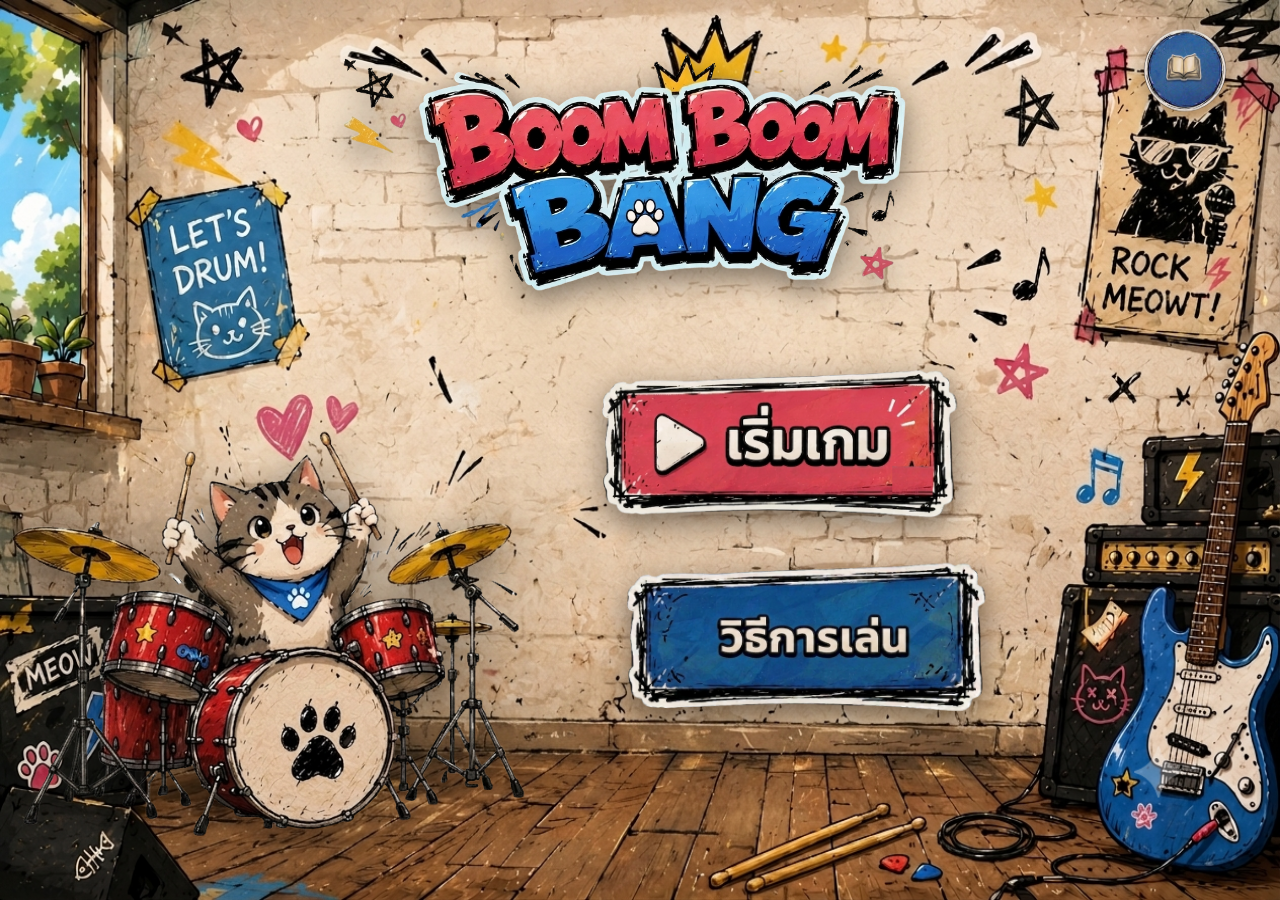
==== commit 0178271a: "fix: bust css cache to ensure button layout changes apply" ====
--- a/mobile.html
+++ b/mobile.html
@@ -10,7 +10,7 @@
     <link rel="preconnect" href="https://fonts.gstatic.com" crossorigin>
     <link href="https://fonts.googleapis.com/css2?family=Fredoka:wght@400..700&family=Itim&family=Orbitron:wght@700&display=swap"
         rel="stylesheet">
-    <link rel="stylesheet" href="mobile.css?v=15">
+    <link rel="stylesheet" href="mobile.css?v=16">
     <link rel="icon" href="data:,">
 
     <!-- MediaPipe Libraries สำหรับระบบตรวจจับและวาดโครงมือ -->
--- a/mobile.css
+++ b/mobile.css
@@ -26,15 +26,45 @@
 
 html,
 body {
-    overflow: hidden;
+    overflow-x: hidden;
+    overflow-y: auto;
     height: 100%;
     width: 100%;
+    -webkit-overflow-scrolling: touch;
+    touch-action: pan-y;
 }
 
 body {
     font-family: var(--font-family);
     color: var(--text-dark);
     background-color: #000;
+}
+
+#game-screen,
+#start-screen,
+#category-screen,
+#countdown-screen,
+#level-transition-screen,
+#score-screen,
+#final-screen,
+#settings-screen,
+#credits-screen {
+    touch-action: none;
+}
+
+#question-screen {
+    touch-action: pan-y;
+}
+
+#question-screen.active {
+    overflow-y: auto !important;
+    -webkit-overflow-scrolling: touch !important;
+    height: auto !important;
+    min-height: 100%;
+}
+
+#question-screen .game-half {
+    touch-action: pan-y;
 }
 
 /* ==========================================
@@ -603,8 +633,7 @@
     background-color: var(--primary-green);
 }
 
-input:checked+.toggle-slider:before {
-}
+input:checked+.toggle-slider:before {}
 
 /* Scoreboard */
 .scoreboard-container {
@@ -713,7 +742,7 @@
     width: 100%;
     height: auto;
     display: block;
-    filter: drop-shadow(0 5px 10px rgba(0,0,0,0.3));
+    filter: drop-shadow(0 5px 10px rgba(0, 0, 0, 0.3));
 }
 
 .btn-category-back:hover {
@@ -751,7 +780,7 @@
     width: 100%;
     height: auto;
     display: block;
-    filter: drop-shadow(0 15px 25px rgba(0,0,0,0.5));
+    filter: drop-shadow(0 15px 25px rgba(0, 0, 0, 0.5));
 }
 
 .category-title-img {
@@ -761,13 +790,20 @@
     width: 50vw;
     max-width: 800px;
     z-index: 5;
-    filter: drop-shadow(0 10px 15px rgba(0,0,0,0.4));
+    filter: drop-shadow(0 10px 15px rgba(0, 0, 0, 0.4));
     animation: floatingTitle 3s ease-in-out infinite;
 }
 
 @keyframes floatingTitle {
-    0%, 100% { transform: translateY(0) rotate(-2deg); }
-    50% { transform: translateY(-5px) rotate(-1deg); }
+
+    0%,
+    100% {
+        transform: translateY(0) rotate(-2deg);
+    }
+
+    50% {
+        transform: translateY(-5px) rotate(-1deg);
+    }
 }
 
 .category-img-btn:hover {
@@ -865,7 +901,8 @@
     top: 0;
     bottom: 0;
     height: 100%;
-    transition: width 0.08s ease-out; /* ลดเวลา transition เพื่อให้หลอดเลือดกระตุกไปมาเวลายื้อกัน */
+    transition: width 0.08s ease-out;
+    /* ลดเวลา transition เพื่อให้หลอดเลือดกระตุกไปมาเวลายื้อกัน */
 }
 
 .p1-portion {
@@ -1212,12 +1249,14 @@
 
 .game-half {
     flex: 1;
-    height: 100%;
+    min-height: 100%;
     display: flex;
     flex-direction: column;
-    justify-content: center;
+    justify-content: flex-start;
     align-items: center;
     position: relative;
+    overflow-y: auto;
+    -webkit-overflow-scrolling: touch;
 }
 
 /* ผู้แพ้: รอก่อนนะ... (กระจกลอยทับเข้ม) */
@@ -1228,7 +1267,8 @@
 
 .wait-container {
     width: 100%;
-    height: 100%;
+    min-height: 100%;
+    flex: 1;
     background-color: var(--bg-glass-dark);
     backdrop-filter: blur(8px);
     -webkit-backdrop-filter: blur(8px);
@@ -1254,15 +1294,15 @@
 /* ผู้ชนะ: ส่วนแสดงคำถาม (กระจกลอยทับขาว) */
 .winner-active-box {
     width: 100%;
-    height: 100%;
+    min-height: 100%;
     background: rgba(255, 255, 255, 0.9);
     backdrop-filter: blur(10px);
     -webkit-backdrop-filter: blur(10px);
-    display: flex;
-    flex-direction: column;
-    justify-content: space-between;
-    align-items: center;
-    padding: 40px;
+    display: block;
+    padding: 24px 16px 40px;
+    text-align: center;
+    overflow-y: visible;
+    -webkit-overflow-scrolling: touch;
 }
 
 .question-header {
@@ -1352,6 +1392,7 @@
     z-index: 50;
     background-color: #eafaf1;
 }
+
 .option-btn.correct-choice::after {
     content: '✅';
     position: absolute;
@@ -1362,9 +1403,10 @@
     height: 40px;
     line-height: 40px;
     font-size: 2.5rem;
-    filter: drop-shadow(0 2px 4px rgba(0,0,0,0.3));
+    filter: drop-shadow(0 2px 4px rgba(0, 0, 0, 0.3));
     animation: popIn 0.3s cubic-bezier(0.175, 0.885, 0.32, 1.275);
 }
+
 .option-btn.wrong-choice {
     border: 6px solid #e74c3c;
     box-shadow: 0 0 20px #e74c3c;
@@ -1372,6 +1414,7 @@
     z-index: 50;
     background-color: #fdedec;
 }
+
 .option-btn.wrong-choice::after {
     content: '❌';
     position: absolute;
@@ -1382,14 +1425,22 @@
     height: 40px;
     line-height: 40px;
     font-size: 2.5rem;
-    filter: drop-shadow(0 2px 4px rgba(0,0,0,0.3));
+    filter: drop-shadow(0 2px 4px rgba(0, 0, 0, 0.3));
     animation: popIn 0.3s cubic-bezier(0.175, 0.885, 0.32, 1.275);
 }
 
 @keyframes popIn {
-    0% { transform: scale(0); }
-    80% { transform: scale(1.2); }
-    100% { transform: scale(1); }
+    0% {
+        transform: scale(0);
+    }
+
+    80% {
+        transform: scale(1.2);
+    }
+
+    100% {
+        transform: scale(1);
+    }
 }
 
 .no-image-spacer {
@@ -1504,7 +1555,7 @@
     padding: 20px 40px;
     border-radius: 30px;
     background-color: rgba(255, 255, 255, 0.95);
-    box-shadow: 0 10px 30px rgba(0,0,0,0.4);
+    box-shadow: 0 10px 30px rgba(0, 0, 0, 0.4);
     pointer-events: none;
     display: flex;
     flex-direction: column;
@@ -1612,16 +1663,19 @@
         opacity: 1;
         filter: brightness(1) drop-shadow(0 0 0px red);
     }
+
     15% {
         transform: scale(2) rotate(15deg);
         opacity: 1;
         filter: brightness(2) drop-shadow(0 0 50px red);
     }
+
     30% {
         transform: scale(1.5) rotate(-15deg);
         opacity: 1;
         filter: brightness(1.5) drop-shadow(0 0 80px orange);
     }
+
     100% {
         transform: scale(0) rotate(45deg);
         opacity: 0;
@@ -2157,7 +2211,8 @@
     top: -32px;
     object-fit: contain;
     z-index: 10;
-    transition: all 0.08s ease-out; /* ลดเวลา transition เพื่อให้รูปแมวกระตุกไปมาตอนชนกัน */
+    transition: all 0.08s ease-out;
+    /* ลดเวลา transition เพื่อให้รูปแมวกระตุกไปมาตอนชนกัน */
     filter: drop-shadow(0 6px 10px rgba(0, 0, 0, 0.4));
     background: transparent !important;
     border: none !important;
@@ -2817,17 +2872,15 @@
     height: 38px;
     transform: translate(-50%, -50%);
     border-radius: 50%;
-    background: conic-gradient(
-        #fff var(--progress, 0%), 
-        transparent 0
-    );
+    background: conic-gradient(#fff var(--progress, 0%),
+            transparent 0);
     -webkit-mask: radial-gradient(transparent 58%, black 60%);
     mask: radial-gradient(transparent 58%, black 60%);
     opacity: 0;
     transition: opacity 0.2s;
     pointer-events: none;
     z-index: 11;
-    filter: drop-shadow(0 0 8px rgba(255,255,255,0.8));
+    filter: drop-shadow(0 0 8px rgba(255, 255, 255, 0.8));
 }
 
 .jigsaw-square.hovering::before,
@@ -2839,6 +2892,26 @@
     border: none;
     background: transparent;
     pointer-events: none;
+}
+
+.home-buttons-wrapper {
+    position: absolute;
+    top: 65%;
+    left: 58%;
+    transform: translate(-50%, -50%);
+    width: 50vw;
+    max-width: 750px;
+    z-index: 20;
+    display: flex;
+    flex-direction: row;
+    justify-content: center;
+    align-items: center;
+    gap: 20px;
+}
+
+.home-btn-img-wrapper:nth-child(2) {
+    margin-top: 0;
+    width: 48%;
 }
 
 .jigsaw-square.revealed::before,
@@ -3036,53 +3109,66 @@
 
 .home-logo {
     position: absolute;
-    top: 2%;
+    top: 5%;
     left: 50%;
     transform: translateX(-50%);
-    width: 75%;
-    max-width: 1400px;
-    filter: drop-shadow(0 10px 15px rgba(0,0,0,0.5));
+    width: 62%;
+    max-width: 1100px;
+    filter: drop-shadow(0 10px 15px rgba(0, 0, 0, 0.5));
     z-index: 10;
 }
 
 @keyframes floatLogo {
-    0%, 100% { transform: translate(-50%, 0) rotate(-2deg); }
-    50% { transform: translate(-50%, -15px) rotate(2deg); }
+
+    0%,
+    100% {
+        transform: translate(-50%, 0) rotate(-1deg);
+    }
+
+    50% {
+        transform: translate(-50%, -10px) rotate(1deg);
+    }
 }
 
 .home-cat {
     position: absolute;
-    bottom: -1%;
-    left: 2%;
-    width: 52%;
-    max-width: 1000px;
-    filter: drop-shadow(0 10px 20px rgba(0,0,0,0.5));
+    bottom: 2%;
+    left: 1%;
+    width: 46%;
+    max-width: 820px;
+    filter: drop-shadow(0 10px 20px rgba(0, 0, 0, 0.5));
     transform-origin: bottom center;
     animation: drumCat 0.5s infinite alternate;
     z-index: 15;
 }
 
 @keyframes drumCat {
-    0% { transform: scaleY(1) rotate(-1deg); }
-    100% { transform: scaleY(0.96) rotate(1deg); }
+    0% {
+        transform: scaleY(1) rotate(-1deg);
+    }
+
+    100% {
+        transform: scaleY(0.96) rotate(1deg);
+    }
 }
 
 .home-buttons-wrapper {
     position: absolute;
-    top: 62%;
-    left: 62%;
+    top: 60%;
+    left: 63%;
     transform: translate(-50%, -50%);
-    width: 40vw;
-    max-width: 700px;
+    width: 32vw;
+    max-width: 480px;
     z-index: 20;
     display: flex;
     flex-direction: column;
     align-items: center;
-    gap: 0;
+    gap: 6px;
 }
 
 .home-btn-img-wrapper:nth-child(2) {
-    margin-top: -35%; /* Bring them very close together */
+    margin-top: 0;
+    width: 88%;
 }
 
 .home-btn-img-wrapper {
@@ -3111,13 +3197,8 @@
     width: 100%;
     height: auto;
     display: block;
-    filter: drop-shadow(0 10px 15px rgba(0,0,0,0.5));
+    filter: drop-shadow(0 10px 15px rgba(0, 0, 0, 0.5));
     transition: transform 0.2s cubic-bezier(0.175, 0.885, 0.32, 1.275);
-}
-
-.home-btn-img-wrapper:first-child .home-btn-img,
-.home-btn-img-wrapper:first-child .invisible-overlay-btn {
-    clip-path: inset(0 10% 15% 0);
 }
 
 .home-btn-img-wrapper:has(.invisible-overlay-btn:hover) .home-btn-img {
@@ -3128,12 +3209,20 @@
     transform: scale(0.95);
 }
 
-@media (min-width: 1600px) {
-}
+@media (min-width: 1600px) {}
 
 @media (max-width: 900px) {
     .home-buttons-wrapper {
-        width: 40vw;
+        width: 42vw;
+        gap: 14px;
+    }
+
+    .home-logo {
+        width: 72%;
+    }
+
+    .home-cat {
+        width: 50%;
     }
 }
 
@@ -3194,7 +3283,7 @@
     width: 100%;
     height: auto;
     display: block;
-    filter: drop-shadow(0 5px 10px rgba(0,0,0,0.3));
+    filter: drop-shadow(0 5px 10px rgba(0, 0, 0, 0.3));
 }
 
 .btn-settings-back:hover {
@@ -3228,7 +3317,7 @@
     width: 100%;
     height: auto;
     display: block;
-    filter: drop-shadow(0 5px 10px rgba(0,0,0,0.5));
+    filter: drop-shadow(0 5px 10px rgba(0, 0, 0, 0.5));
 }
 
 .btn-settings-nav:hover {
@@ -3248,23 +3337,51 @@
    and prevent vertical overlapping!
 */
 @media (min-aspect-ratio: 161/100) {
-    .home-logo { width: 120vh !important; }
-    .home-cat { width: 83.2vh !important; }
-    .home-buttons-wrapper { width: 64vh !important; }
-    
-    .category-title-img { width: 64vh !important; }
-    .category-buttons-row { width: 128vh !important; }
-    .btn-category-back { width: 16vh !important; }
-    
-    /* On 16:10, margin was 0 -2.5vw. Convert to vh: -2.5 * 1.6 = -4vh */
-    .category-img-btn { margin: 0 -4vh !important; }
-}
+    .home-logo {
+        width: 92vh !important;
+    }
+
+    .home-cat {
+        width: 70vh !important;
+    }
+
+    .home-buttons-wrapper {
+        width: 50vh !important;
+        gap: 16px !important;
+    }
+
+    .category-title-img {
+        width: 64vh !important;
+    }
+
+    .category-buttons-row {
+        width: 128vh !important;
+    }
+
+    .btn-category-back {
+        width: 16vh !important;
+    }
+
+    .category-img-btn {
+        margin: 0 -4vh !important;
+    }
+}
+
 /* Bongo Hit Animation */
 @keyframes bongo-hit {
-    0% { transform: scale(1) translateY(0); }
-    50% { transform: scale(0.95) translateY(10px); }
-    100% { transform: scale(1) translateY(0); }
-}
+    0% {
+        transform: scale(1) translateY(0);
+    }
+
+    50% {
+        transform: scale(0.95) translateY(10px);
+    }
+
+    100% {
+        transform: scale(1) translateY(0);
+    }
+}
+
 .bongo-hit-anim {
     animation: bongo-hit 0.1s ease-out;
 }
@@ -3286,10 +3403,12 @@
     display: flex;
     justify-content: center;
     align-items: center;
-    z-index: 9999; /* Ensure it is on top of everything */
+    z-index: 9999;
+    /* Ensure it is on top of everything */
     opacity: 0;
     pointer-events: none;
-    transition: opacity 0.1s ease; /* ขึ้นทันที (เร็วขึ้นมาก) */
+    transition: opacity 0.1s ease;
+    /* ขึ้นทันที (เร็วขึ้นมาก) */
 }
 
 #level-transition-screen.active {
@@ -3310,7 +3429,7 @@
     max-width: 100%;
     max-height: 100%;
     object-fit: contain;
-    filter: drop-shadow(0 15px 25px rgba(0,0,0,0.5));
+    filter: drop-shadow(0 15px 25px rgba(0, 0, 0, 0.5));
     transform: scale(0);
 }
 
@@ -3319,12 +3438,33 @@
 }
 
 @keyframes levelBounce {
-    0% { transform: scale(0) rotate(-15deg); opacity: 0; }
-    20% { transform: scale(1.1) rotate(5deg); opacity: 1; }
-    40% { transform: scale(0.95) rotate(-3deg); }
-    60% { transform: scale(1.02) rotate(2deg); }
-    80% { transform: scale(1) rotate(0deg); opacity: 1; }
-    100% { transform: scale(1) rotate(0deg); opacity: 1; }
+    0% {
+        transform: scale(0) rotate(-15deg);
+        opacity: 0;
+    }
+
+    20% {
+        transform: scale(1.1) rotate(5deg);
+        opacity: 1;
+    }
+
+    40% {
+        transform: scale(0.95) rotate(-3deg);
+    }
+
+    60% {
+        transform: scale(1.02) rotate(2deg);
+    }
+
+    80% {
+        transform: scale(1) rotate(0deg);
+        opacity: 1;
+    }
+
+    100% {
+        transform: scale(1) rotate(0deg);
+        opacity: 1;
+    }
 }
 
 /* ==========================================
@@ -3349,7 +3489,7 @@
     width: 100%;
     height: auto;
     display: block;
-    filter: drop-shadow(0 5px 10px rgba(0,0,0,0.3));
+    filter: drop-shadow(0 5px 10px rgba(0, 0, 0, 0.3));
 }
 
 .hw-corner-btn:hover {
@@ -3399,7 +3539,7 @@
     width: 100%;
     height: auto;
     display: block;
-    filter: drop-shadow(0 5px 10px rgba(0,0,0,0.5));
+    filter: drop-shadow(0 5px 10px rgba(0, 0, 0, 0.5));
 }
 
 .btn-credits-back:hover {
@@ -3409,3 +3549,35 @@
 .btn-credits-back:active {
     transform: translateX(-50%) scale(0.95);
 }
+
+/* ==========================================
+   Mobile Question Screen Scrolling Fix
+   ========================================== */
+body.allow-scroll {
+    touch-action: auto !important;
+    position: relative !important;
+}
+
+#question-screen {
+    overflow-y: scroll !important;
+    -webkit-overflow-scrolling: touch !important;
+    align-items: flex-start !important;
+    display: flex !important;
+}
+
+#question-screen .game-half {
+    height: auto !important;
+    min-height: 100% !important;
+    justify-content: flex-start !important;
+    padding-top: 5vh !important;
+    padding-bottom: 10vh !important;
+}
+
+.winner-active-box {
+    height: auto !important;
+    overflow: visible !important;
+}
+
+#question-divider {
+    position: fixed !important;
+}
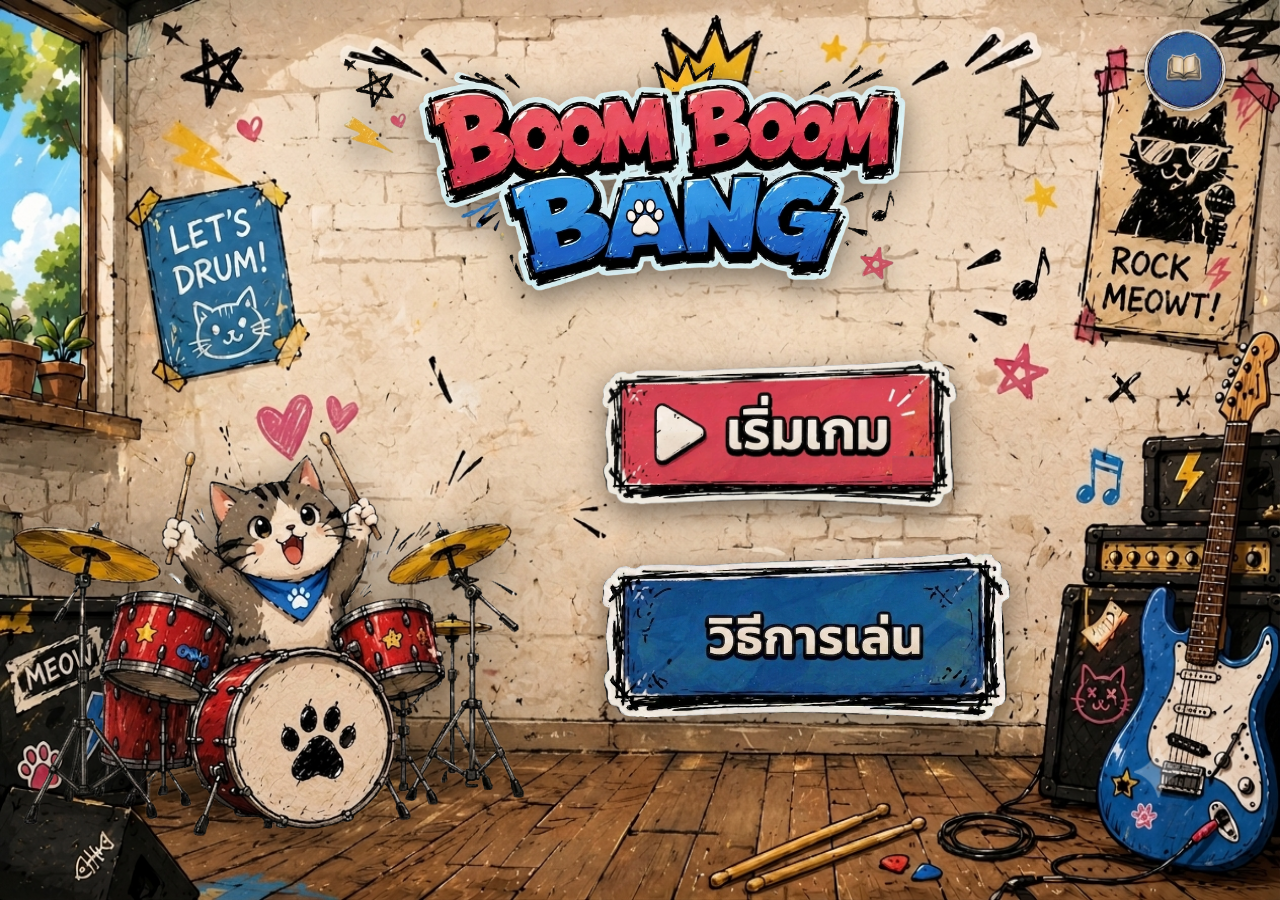
==== commit 5833de91: "style: equalize size of start and how to play buttons" ====
--- a/mobile.html
+++ b/mobile.html
@@ -10,7 +10,7 @@
     <link rel="preconnect" href="https://fonts.gstatic.com" crossorigin>
     <link href="https://fonts.googleapis.com/css2?family=Fredoka:wght@400..700&family=Itim&family=Orbitron:wght@700&display=swap"
         rel="stylesheet">
-    <link rel="stylesheet" href="mobile.css?v=16">
+    <link rel="stylesheet" href="mobile.css?v=17">
     <link rel="icon" href="data:,">
 
     <!-- MediaPipe Libraries สำหรับระบบตรวจจับและวาดโครงมือ -->
--- a/mobile.css
+++ b/mobile.css
@@ -3168,7 +3168,7 @@
 
 .home-btn-img-wrapper:nth-child(2) {
     margin-top: 0;
-    width: 88%;
+    width: 100%;
 }
 
 .home-btn-img-wrapper {
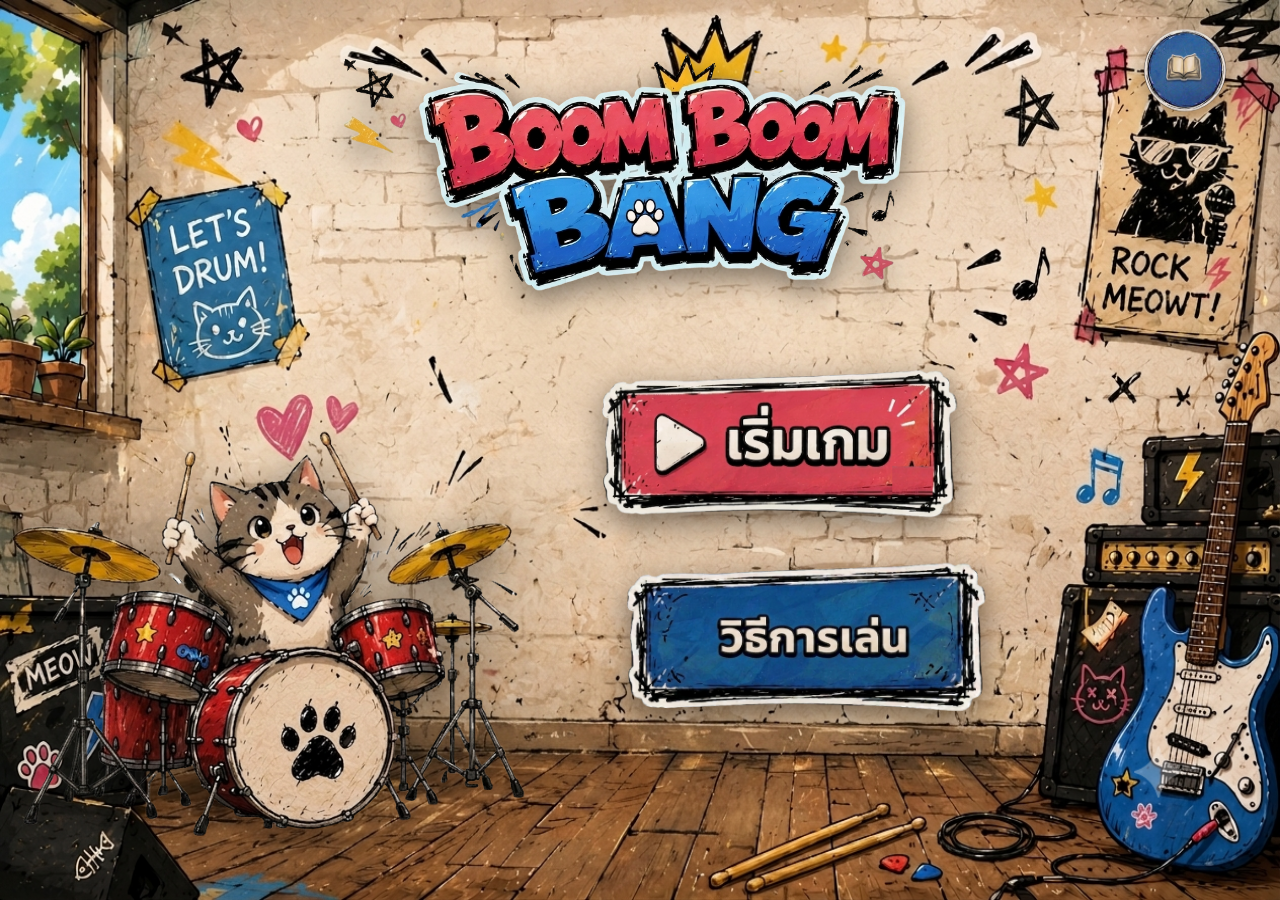
==== commit e6d97e4e: "style: revert how to play button size to 88% for proportional match" ====
--- a/mobile.html
+++ b/mobile.html
@@ -10,7 +10,7 @@
     <link rel="preconnect" href="https://fonts.gstatic.com" crossorigin>
     <link href="https://fonts.googleapis.com/css2?family=Fredoka:wght@400..700&family=Itim&family=Orbitron:wght@700&display=swap"
         rel="stylesheet">
-    <link rel="stylesheet" href="mobile.css?v=17">
+    <link rel="stylesheet" href="mobile.css?v=18">
     <link rel="icon" href="data:,">
 
     <!-- MediaPipe Libraries สำหรับระบบตรวจจับและวาดโครงมือ -->
--- a/mobile.css
+++ b/mobile.css
@@ -3168,7 +3168,7 @@
 
 .home-btn-img-wrapper:nth-child(2) {
     margin-top: 0;
-    width: 100%;
+    width: 88%;
 }
 
 .home-btn-img-wrapper {
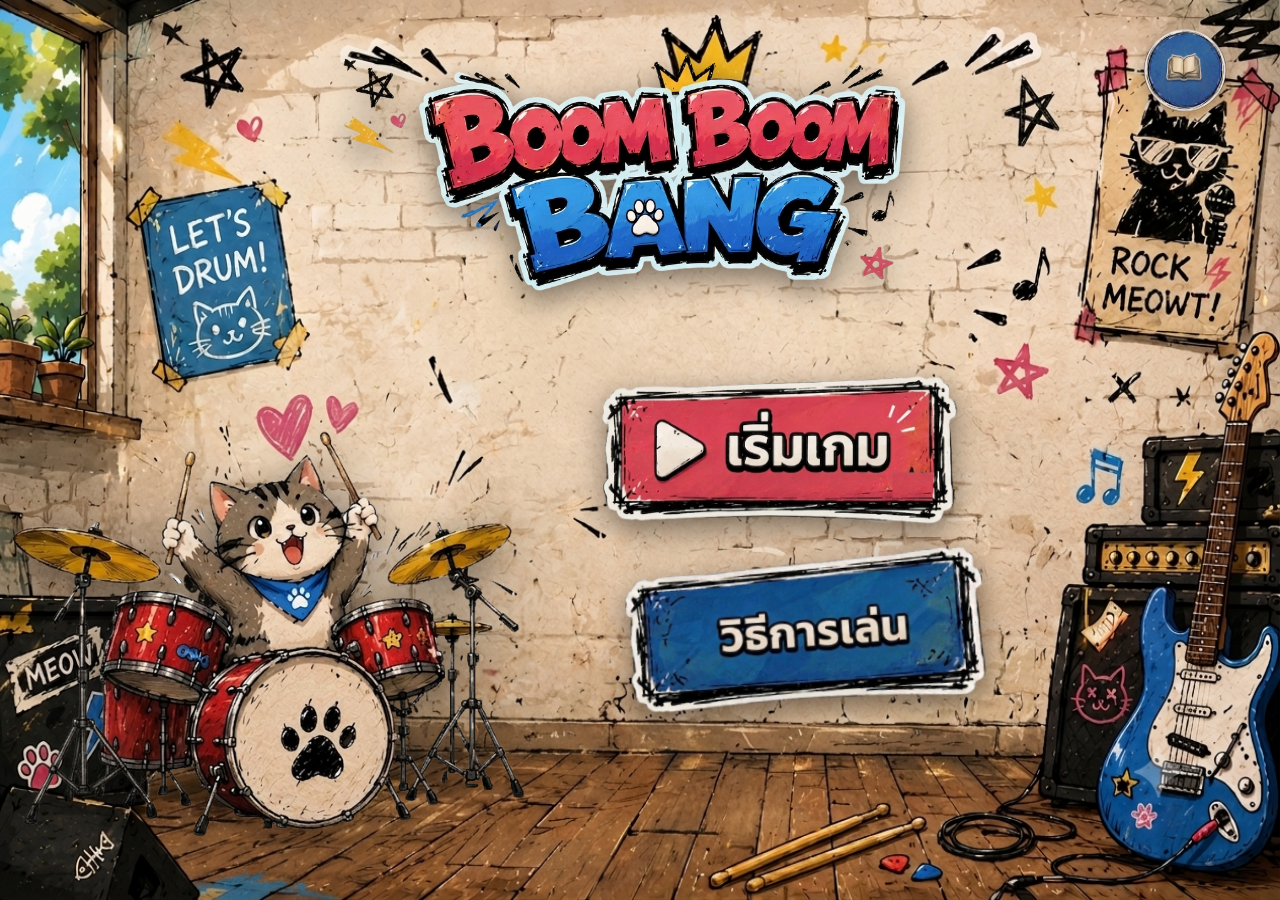
==== commit 3c30b791: "style: rotate how to play button to match start button angle and move closer" ====
--- a/mobile.html
+++ b/mobile.html
@@ -10,7 +10,7 @@
     <link rel="preconnect" href="https://fonts.gstatic.com" crossorigin>
     <link href="https://fonts.googleapis.com/css2?family=Fredoka:wght@400..700&family=Itim&family=Orbitron:wght@700&display=swap"
         rel="stylesheet">
-    <link rel="stylesheet" href="mobile.css?v=18">
+    <link rel="stylesheet" href="mobile.css?v=19">
     <link rel="icon" href="data:,">
 
     <!-- MediaPipe Libraries สำหรับระบบตรวจจับและวาดโครงมือ -->
--- a/mobile.css
+++ b/mobile.css
@@ -3167,8 +3167,9 @@
 }
 
 .home-btn-img-wrapper:nth-child(2) {
-    margin-top: 0;
+    margin-top: -12px;
     width: 88%;
+    transform: rotate(-4deg);
 }
 
 .home-btn-img-wrapper {
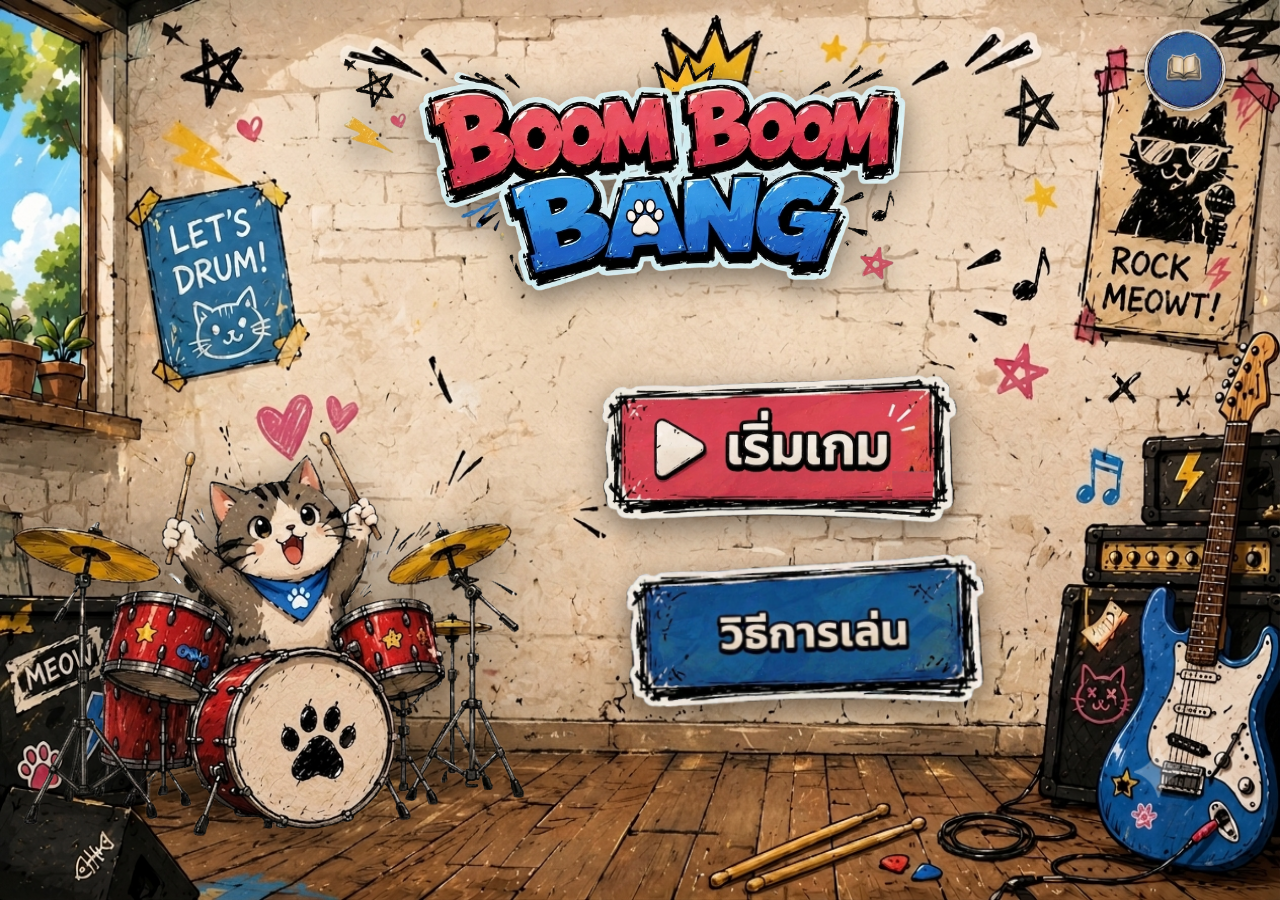
==== commit a66c3a78: "style: reduce rotation of how to play button to match start button properly" ====
--- a/mobile.html
+++ b/mobile.html
@@ -10,7 +10,7 @@
     <link rel="preconnect" href="https://fonts.gstatic.com" crossorigin>
     <link href="https://fonts.googleapis.com/css2?family=Fredoka:wght@400..700&family=Itim&family=Orbitron:wght@700&display=swap"
         rel="stylesheet">
-    <link rel="stylesheet" href="mobile.css?v=19">
+    <link rel="stylesheet" href="mobile.css?v=20">
     <link rel="icon" href="data:,">
 
     <!-- MediaPipe Libraries สำหรับระบบตรวจจับและวาดโครงมือ -->
--- a/mobile.css
+++ b/mobile.css
@@ -3167,9 +3167,9 @@
 }
 
 .home-btn-img-wrapper:nth-child(2) {
-    margin-top: -12px;
+    margin-top: -10px;
     width: 88%;
-    transform: rotate(-4deg);
+    transform: rotate(-1.5deg);
 }
 
 .home-btn-img-wrapper {
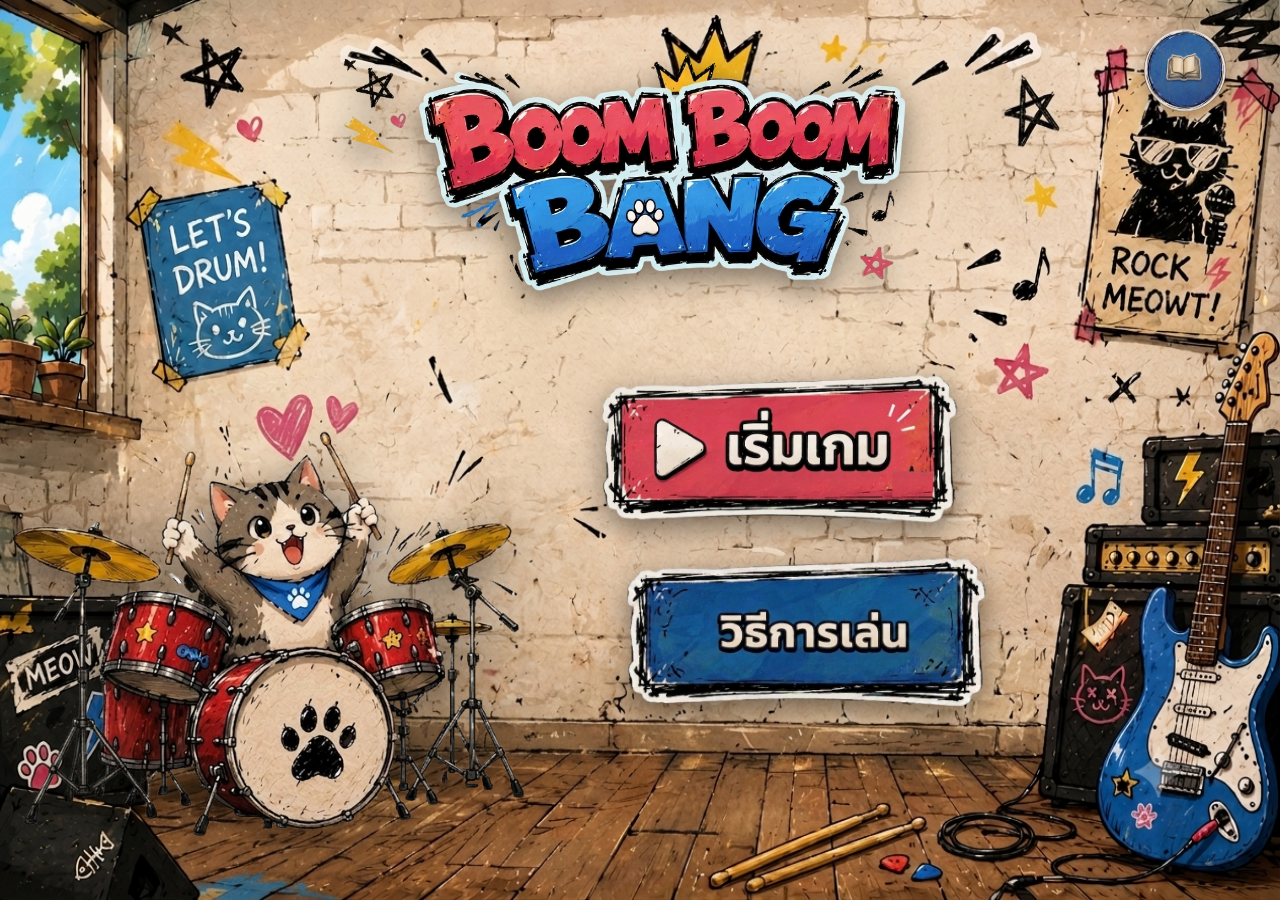
==== commit 4100fc37: "style: remove manual rotation from how to play button so it sits perfectly straight" ====
--- a/mobile.html
+++ b/mobile.html
@@ -10,7 +10,7 @@
     <link rel="preconnect" href="https://fonts.gstatic.com" crossorigin>
     <link href="https://fonts.googleapis.com/css2?family=Fredoka:wght@400..700&family=Itim&family=Orbitron:wght@700&display=swap"
         rel="stylesheet">
-    <link rel="stylesheet" href="mobile.css?v=20">
+    <link rel="stylesheet" href="mobile.css?v=21">
     <link rel="icon" href="data:,">
 
     <!-- MediaPipe Libraries สำหรับระบบตรวจจับและวาดโครงมือ -->
--- a/mobile.css
+++ b/mobile.css
@@ -3169,7 +3169,6 @@
 .home-btn-img-wrapper:nth-child(2) {
     margin-top: -10px;
     width: 88%;
-    transform: rotate(-1.5deg);
 }
 
 .home-btn-img-wrapper {
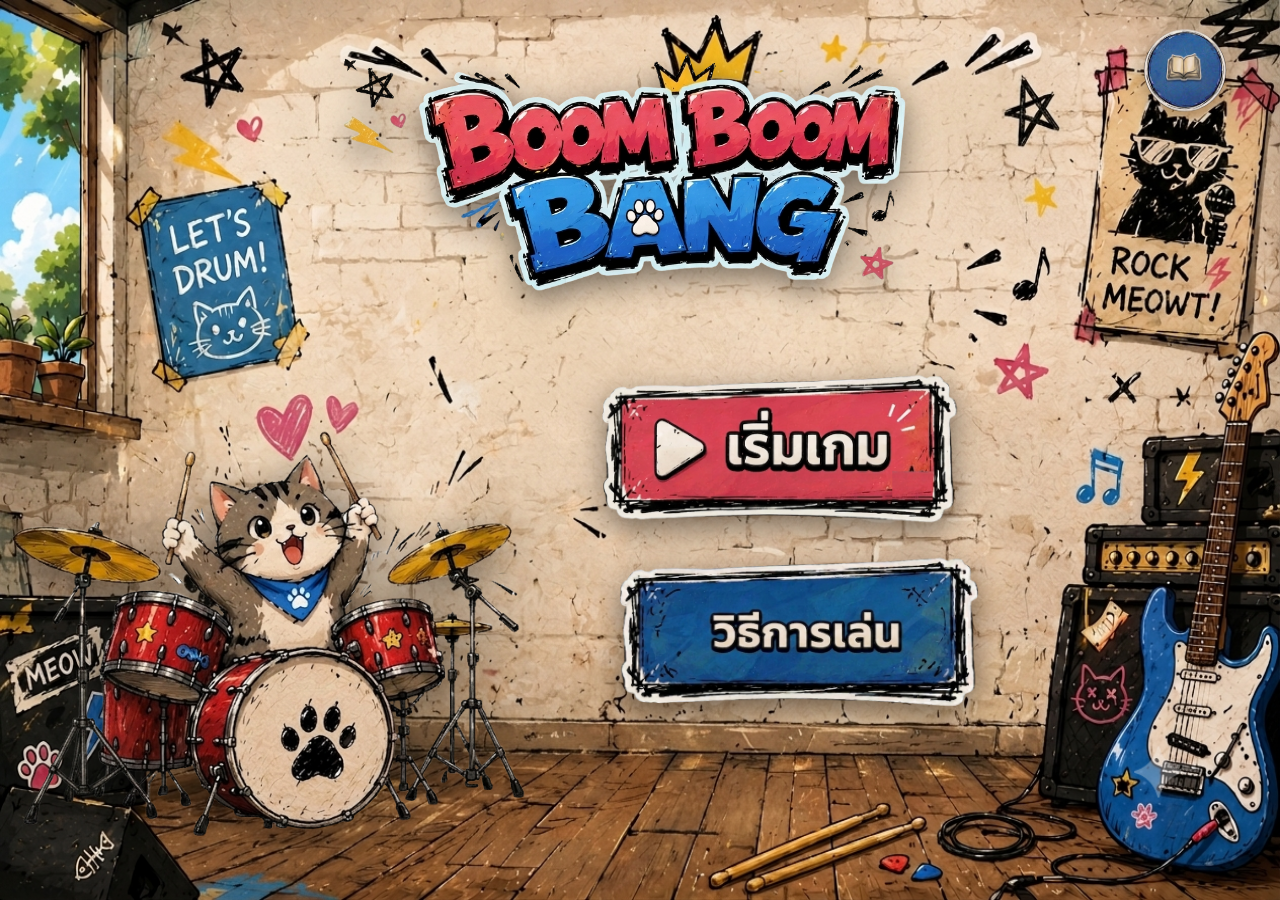
==== commit 5c8b3154: "style: move how to play button slightly left to align with start button" ====
--- a/mobile.html
+++ b/mobile.html
@@ -10,7 +10,7 @@
     <link rel="preconnect" href="https://fonts.gstatic.com" crossorigin>
     <link href="https://fonts.googleapis.com/css2?family=Fredoka:wght@400..700&family=Itim&family=Orbitron:wght@700&display=swap"
         rel="stylesheet">
-    <link rel="stylesheet" href="mobile.css?v=21">
+    <link rel="stylesheet" href="mobile.css?v=22">
     <link rel="icon" href="data:,">
 
     <!-- MediaPipe Libraries สำหรับระบบตรวจจับและวาดโครงมือ -->
--- a/mobile.css
+++ b/mobile.css
@@ -3169,6 +3169,7 @@
 .home-btn-img-wrapper:nth-child(2) {
     margin-top: -10px;
     width: 88%;
+    transform: translateX(-2%);
 }
 
 .home-btn-img-wrapper {
